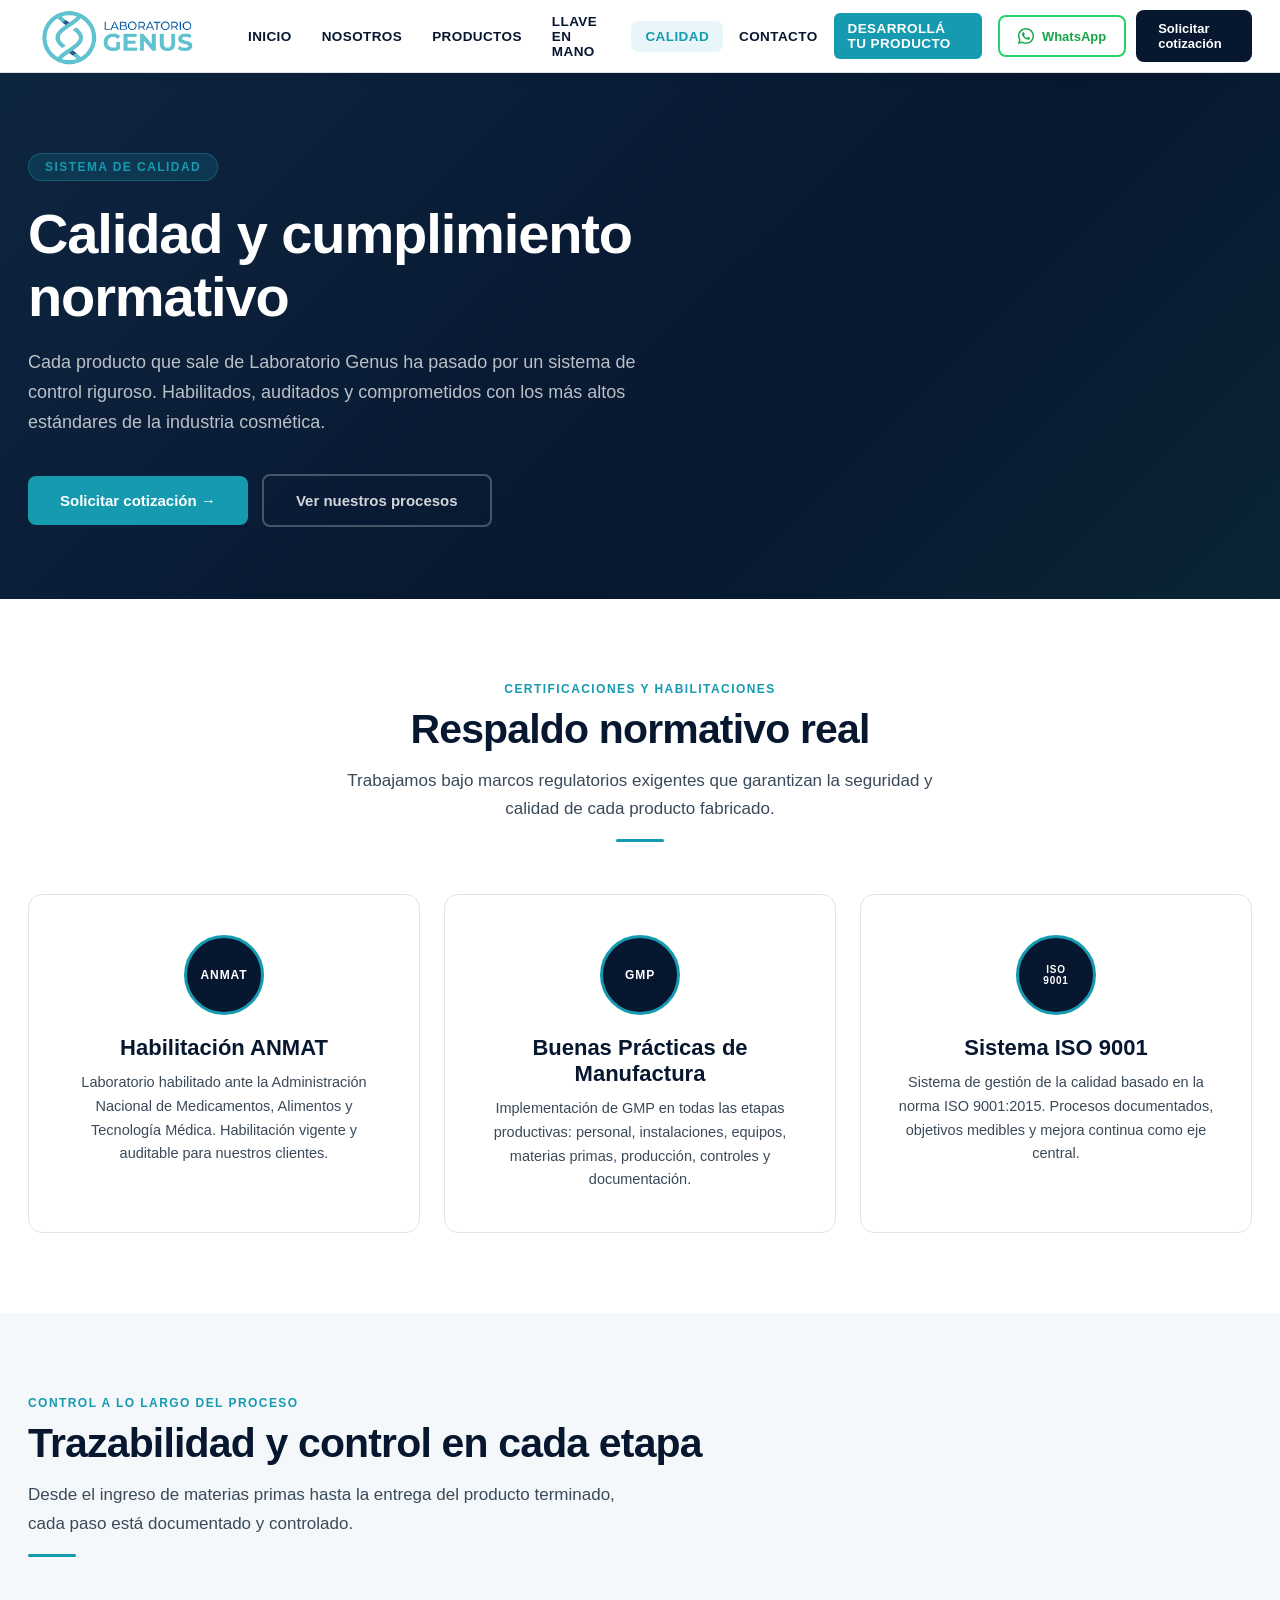
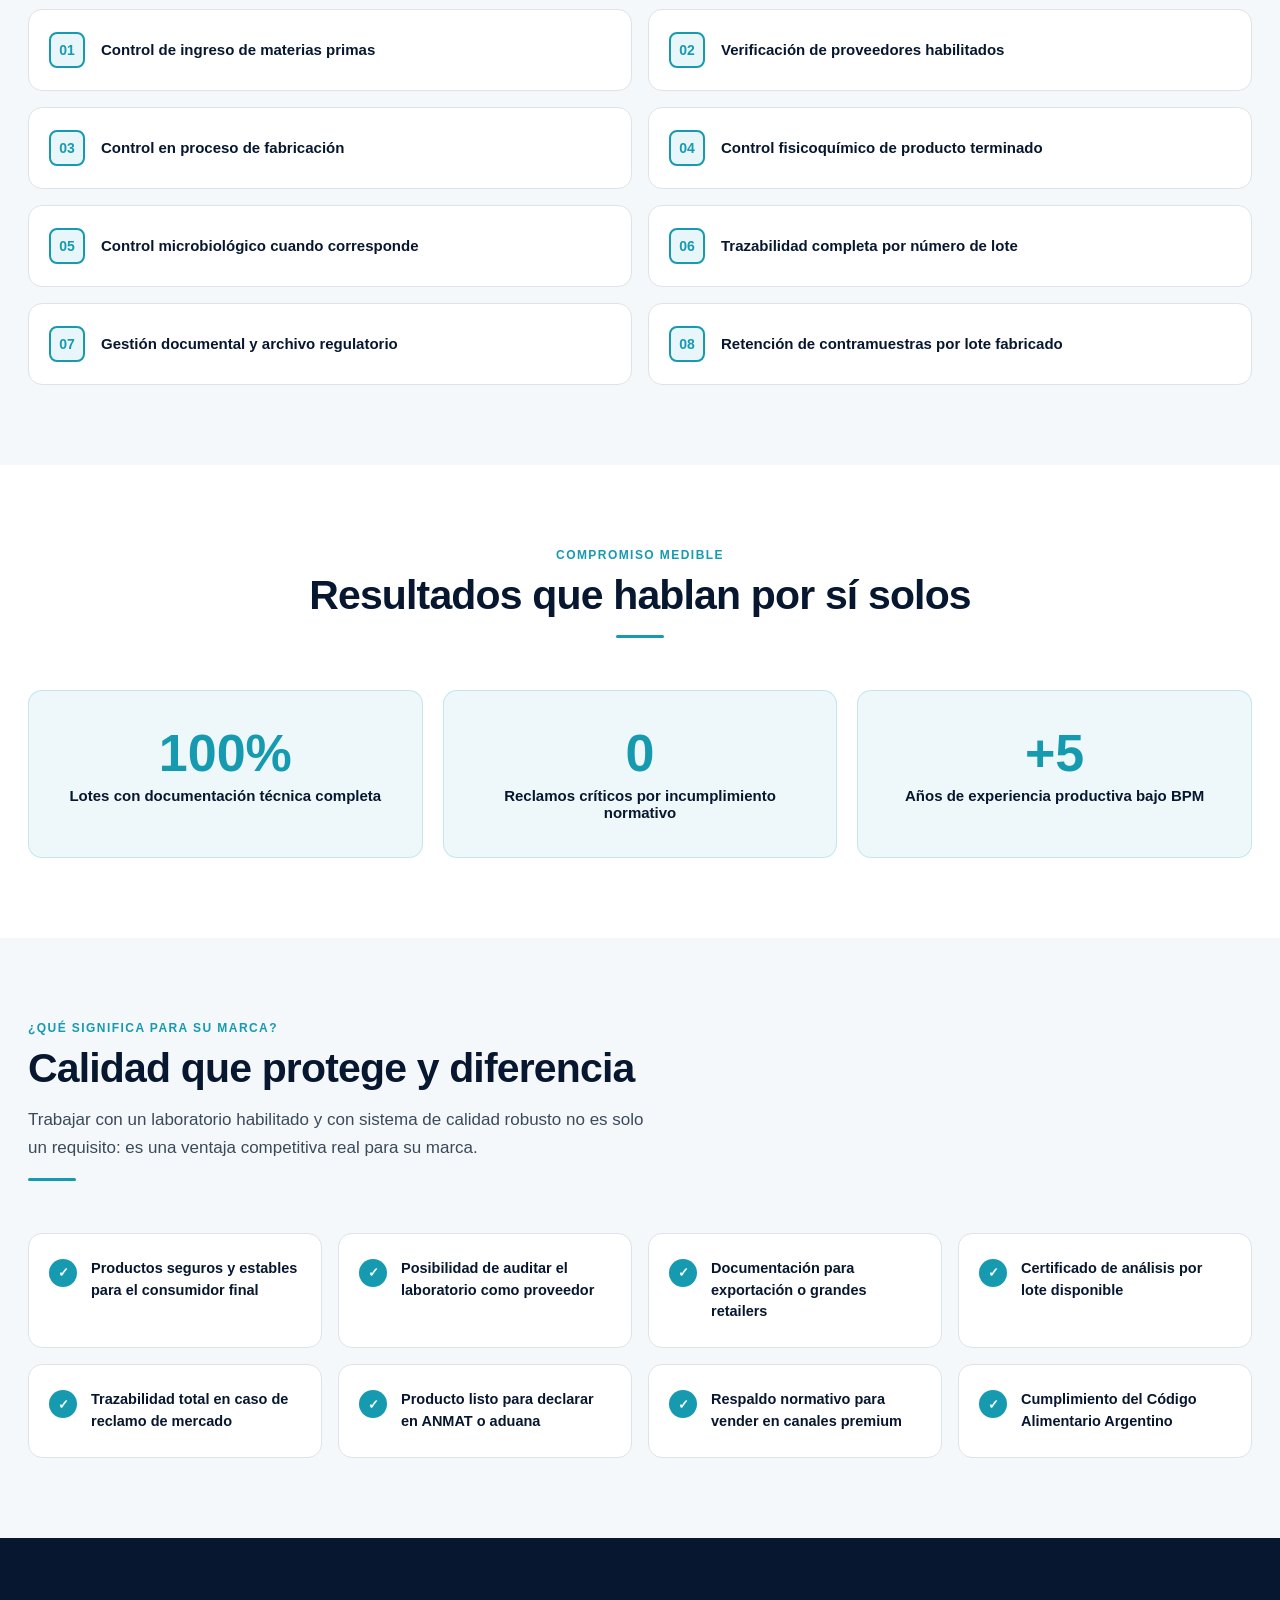
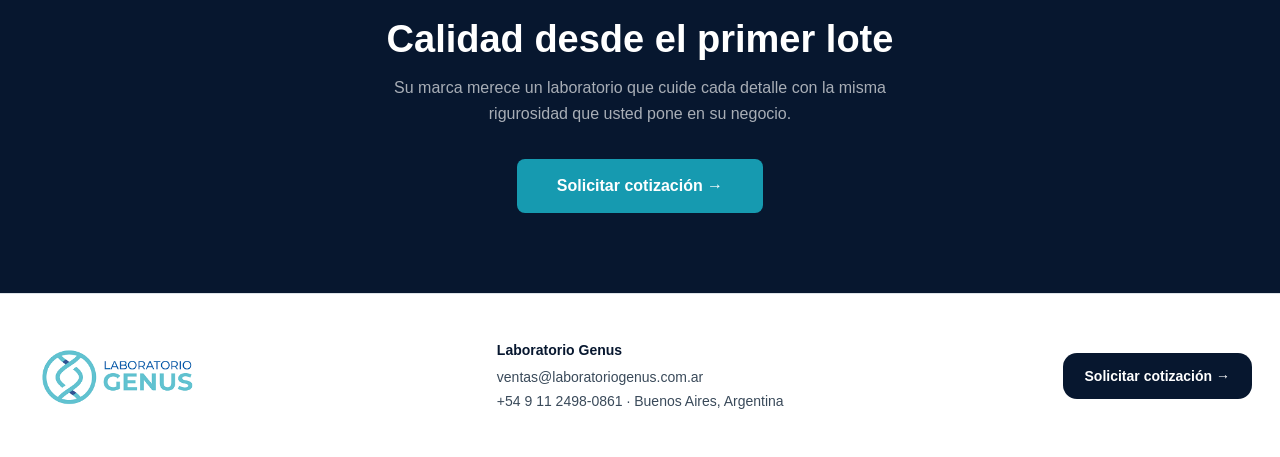
==== calidad.html @ a799deb7 "Add files via upload" ====
<!doctype html>
<html lang="es">
<head>
  <meta charset="utf-8" />
  <meta name="viewport" content="width=device-width, initial-scale=1" />
  <title>Calidad | Laboratorio Genus</title>
  <meta name="description" content="Laboratorio Genus: habilitación ANMAT, Buenas Prácticas de Manufactura (GMP) e ISO 9001. Procesos controlados y trazabilidad total en cada producción." />
  <link rel="stylesheet" href="styles.css" />
  <link rel="stylesheet" href="styles-internal.css" />
</head>
<body>

<!-- NAV -->
<nav class="g-nav">
  <div class="g-nav-inner">
    <a class="g-nav-logo" href="index.html"><img src="assets/logo-genus.png" alt="Laboratorio Genus"></a>
    <ul class="g-nav-links" id="navLinks">
      <li><a href="index.html">Inicio</a></li>
      <li><a href="quienes-somos.html">Nosotros</a></li>
      <li><a href="productos.html">Productos</a></li>
      <li><a href="llave-en-mano.html">Llave en mano</a></li>
      <li><a href="calidad.html" class="active">Calidad</a></li>
      <li><a href="contacto.html">Contacto</a></li>
      <li><a href="desarrolla-tu-producto.html" style="background:var(--aqua);color:#fff;border-radius:6px;padding:8px 14px;font-weight:900;">Desarrollá tu producto</a></li>
    </ul>
    <div class="g-nav-actions">
      <a class="g-btn-wa" href="https://wa.me/5491124980861" target="_blank">
        <svg width="16" height="16" viewBox="0 0 24 24" fill="currentColor"><path d="M17.472 14.382c-.297-.149-1.758-.867-2.03-.967-.273-.099-.471-.148-.67.15-.197.297-.767.966-.94 1.164-.173.199-.347.223-.644.075-.297-.15-1.255-.463-2.39-1.475-.883-.788-1.48-1.761-1.653-2.059-.173-.297-.018-.458.13-.606.134-.133.298-.347.446-.52.149-.174.198-.298.298-.497.099-.198.05-.371-.025-.52-.075-.149-.669-1.612-.916-2.207-.242-.579-.487-.5-.669-.51-.173-.008-.371-.01-.57-.01-.198 0-.52.074-.792.372-.272.297-1.04 1.016-1.04 2.479 0 1.462 1.065 2.875 1.213 3.074.149.198 2.096 3.2 5.077 4.487.709.306 1.262.489 1.694.625.712.227 1.36.195 1.871.118.571-.085 1.758-.719 2.006-1.413.248-.694.248-1.289.173-1.413-.074-.124-.272-.198-.57-.347z"/><path d="M12 0C5.373 0 0 5.373 0 12c0 2.089.539 4.048 1.481 5.751L0 24l6.389-1.474A11.944 11.944 0 0 0 12 24c6.627 0 12-5.373 12-12S18.627 0 12 0zm0 21.818a9.803 9.803 0 0 1-5.003-1.372l-.359-.213-3.721.858.88-3.62-.234-.372A9.795 9.795 0 0 1 2.182 12C2.182 6.578 6.578 2.182 12 2.182S21.818 6.578 21.818 12 17.422 21.818 12 21.818z"/></svg>
        WhatsApp
      </a>
      <a class="g-btn-cta" href="cotizador.html">Solicitar cotización</a>
    </div>
    <button class="g-nav-hamburger" id="hamburger" aria-label="Menú">
      <span></span><span></span><span></span>
    </button>
  </div>
</nav>

<!-- HERO -->
<section class="g-hero">
  <div class="g-hero-grid">
    <span class="g-hero-tag">Sistema de calidad</span>
    <h1>Calidad y cumplimiento normativo</h1>
    <p>Cada producto que sale de Laboratorio Genus ha pasado por un sistema de control riguroso. Habilitados, auditados y comprometidos con los más altos estándares de la industria cosmética.</p>
    <div class="g-hero-actions">
      <a class="g-btn-primary" href="cotizador.html">Solicitar cotización →</a>
      <a class="g-btn-secondary" href="#procesos">Ver nuestros procesos</a>
    </div>
  </div>
</section>

<!-- CERTIFICACIONES -->
<section class="g-section g-section-white">
  <div class="g-wrap">
    <div class="g-section-head centered">
      <span class="g-section-tag">Certificaciones y habilitaciones</span>
      <h2>Respaldo normativo real</h2>
      <p>Trabajamos bajo marcos regulatorios exigentes que garantizan la seguridad y calidad de cada producto fabricado.</p>
      <div class="g-divider"></div>
    </div>
    <div class="g-cert-grid">
      <div class="g-cert-card">
        <div class="g-cert-badge">ANMAT</div>
        <h3>Habilitación ANMAT</h3>
        <p>Laboratorio habilitado ante la Administración Nacional de Medicamentos, Alimentos y Tecnología Médica. Habilitación vigente y auditable para nuestros clientes.</p>
      </div>
      <div class="g-cert-card">
        <div class="g-cert-badge">GMP</div>
        <h3>Buenas Prácticas de Manufactura</h3>
        <p>Implementación de GMP en todas las etapas productivas: personal, instalaciones, equipos, materias primas, producción, controles y documentación.</p>
      </div>
      <div class="g-cert-card">
        <div class="g-cert-badge" style="font-size:10px;">ISO<br>9001</div>
        <h3>Sistema ISO 9001</h3>
        <p>Sistema de gestión de la calidad basado en la norma ISO 9001:2015. Procesos documentados, objetivos medibles y mejora continua como eje central.</p>
      </div>
    </div>
  </div>
</section>

<!-- PROCESOS DE CONTROL -->
<section class="g-section g-section-light" id="procesos">
  <div class="g-wrap">
    <div class="g-section-head">
      <span class="g-section-tag">Control a lo largo del proceso</span>
      <h2>Trazabilidad y control en cada etapa</h2>
      <p>Desde el ingreso de materias primas hasta la entrega del producto terminado, cada paso está documentado y controlado.</p>
      <div class="g-divider"></div>
    </div>
    <div class="g-procesos-grid">
      <div class="g-proceso-item">
        <div class="g-proceso-num">01</div>
        <span>Control de ingreso de materias primas</span>
      </div>
      <div class="g-proceso-item">
        <div class="g-proceso-num">02</div>
        <span>Verificación de proveedores habilitados</span>
      </div>
      <div class="g-proceso-item">
        <div class="g-proceso-num">03</div>
        <span>Control en proceso de fabricación</span>
      </div>
      <div class="g-proceso-item">
        <div class="g-proceso-num">04</div>
        <span>Control fisicoquímico de producto terminado</span>
      </div>
      <div class="g-proceso-item">
        <div class="g-proceso-num">05</div>
        <span>Control microbiológico cuando corresponde</span>
      </div>
      <div class="g-proceso-item">
        <div class="g-proceso-num">06</div>
        <span>Trazabilidad completa por número de lote</span>
      </div>
      <div class="g-proceso-item">
        <div class="g-proceso-num">07</div>
        <span>Gestión documental y archivo regulatorio</span>
      </div>
      <div class="g-proceso-item">
        <div class="g-proceso-num">08</div>
        <span>Retención de contramuestras por lote fabricado</span>
      </div>
    </div>
  </div>
</section>

<!-- INDICADORES -->
<section class="g-section g-section-white">
  <div class="g-wrap">
    <div class="g-section-head centered">
      <span class="g-section-tag">Compromiso medible</span>
      <h2>Resultados que hablan por sí solos</h2>
      <div class="g-divider"></div>
    </div>
    <div class="g-indicadores-grid">
      <div class="g-indicador">
        <span class="g-indicador-num">100%</span>
        <p>Lotes con documentación técnica completa</p>
      </div>
      <div class="g-indicador">
        <span class="g-indicador-num">0</span>
        <p>Reclamos críticos por incumplimiento normativo</p>
      </div>
      <div class="g-indicador">
        <span class="g-indicador-num">+5</span>
        <p>Años de experiencia productiva bajo BPM</p>
      </div>
    </div>
  </div>
</section>

<!-- QUÉ SIGNIFICA PARA EL CLIENTE -->
<section class="g-section g-section-light">
  <div class="g-wrap">
    <div class="g-section-head">
      <span class="g-section-tag">¿Qué significa para su marca?</span>
      <h2>Calidad que protege y diferencia</h2>
      <p>Trabajar con un laboratorio habilitado y con sistema de calidad robusto no es solo un requisito: es una ventaja competitiva real para su marca.</p>
      <div class="g-divider"></div>
    </div>
    <div class="g-porque-grid">
      <div class="g-porque-item">
        <div class="g-porque-check">✓</div>
        <span>Productos seguros y estables para el consumidor final</span>
      </div>
      <div class="g-porque-item">
        <div class="g-porque-check">✓</div>
        <span>Posibilidad de auditar el laboratorio como proveedor</span>
      </div>
      <div class="g-porque-item">
        <div class="g-porque-check">✓</div>
        <span>Documentación para exportación o grandes retailers</span>
      </div>
      <div class="g-porque-item">
        <div class="g-porque-check">✓</div>
        <span>Certificado de análisis por lote disponible</span>
      </div>
      <div class="g-porque-item">
        <div class="g-porque-check">✓</div>
        <span>Trazabilidad total en caso de reclamo de mercado</span>
      </div>
      <div class="g-porque-item">
        <div class="g-porque-check">✓</div>
        <span>Producto listo para declarar en ANMAT o aduana</span>
      </div>
      <div class="g-porque-item">
        <div class="g-porque-check">✓</div>
        <span>Respaldo normativo para vender en canales premium</span>
      </div>
      <div class="g-porque-item">
        <div class="g-porque-check">✓</div>
        <span>Cumplimiento del Código Alimentario Argentino</span>
      </div>
    </div>
  </div>
</section>

<!-- CTA FINAL -->
<section class="g-section g-section-dark" style="text-align:center;">
  <div class="g-wrap">
    <h2 style="color:#fff;font-size:clamp(26px,3vw,38px);margin:0 0 14px;">Calidad desde el primer lote</h2>
    <p style="color:rgba(255,255,255,.65);font-size:16px;max-width:520px;margin:0 auto 32px;line-height:1.65;">Su marca merece un laboratorio que cuide cada detalle con la misma rigurosidad que usted pone en su negocio.</p>
    <a class="g-btn-primary" href="cotizador.html" style="font-size:16px;padding:18px 40px;">Solicitar cotización →</a>
  </div>
</section>

<!-- FOOTER -->
<footer class="g-footer">
  <div class="g-footer-inner">
    <img class="g-footer-logo" src="assets/logo-genus.png" alt="Laboratorio Genus">
    <div class="g-footer-info">
      <strong>Laboratorio Genus</strong>
      ventas@laboratoriogenus.com.ar<br>
      +54 9 11 2498-0861 · Buenos Aires, Argentina
    </div>
    <a class="g-footer-cta" href="cotizador.html">Solicitar cotización →</a>
  </div>
</footer>

<script>
  const ham = document.getElementById('hamburger');
  const nav = document.getElementById('navLinks');
  ham.addEventListener('click', () => nav.classList.toggle('open'));
</script>
</body>
</html>
---- styles.css ----
*{box-sizing:border-box}body{margin:0;font-family:Arial,Helvetica,sans-serif;background:#fff;color:#07172f}a{text-decoration:none;color:inherit}.exact-home{width:100%;background:#fff}.home-shot-wrap{position:relative;width:100%;max-width:1536px;margin:0 auto}.home-shot{display:block;width:100%;height:auto}.hotspot{position:absolute;display:block;z-index:5}.logo{left:3.3%;top:1.5%;width:15%;height:8%}.nav-inicio{left:23%;top:4.5%;width:4%;height:4%}.nav-nosotros{left:27%;top:4.5%;width:5%;height:4%}.nav-servicios{left:33%;top:4.5%;width:5%;height:4%}.nav-productos{left:39%;top:4.5%;width:5%;height:4%}.nav-llave{left:46%;top:4.5%;width:8%;height:4%}.nav-calidad{left:55%;top:4.5%;width:5%;height:4%}.nav-contacto{left:60%;top:4.5%;width:5%;height:4%}.whatsapp-top{left:67.5%;top:2.4%;width:14%;height:6.5%}.btn-cotizar-top{left:82.6%;top:2.2%;width:14.5%;height:6.5%}.btn-cotizar-hero{left:3.7%;top:50.2%;width:15.5%;height:5.8%}.whatsapp-hero{left:21.6%;top:50.2%;width:16.9%;height:5.8%}.container{width:min(1430px,calc(100% - 56px));margin:0 auto}.product-lines{padding:34px 0 28px;background:#fff}.product-lines-grid{display:grid;grid-template-columns:220px repeat(6,1fr);gap:10px;align-items:stretch}.product-lines-title{padding:14px 12px 0 0}.product-lines-title span{display:block;text-transform:uppercase;color:#169ab0;font-weight:900;font-size:14px;letter-spacing:.08em}.product-lines-title h2{text-transform:uppercase;font-size:25px;line-height:1.1;margin:8px 0 18px}.product-lines-title a{display:inline-flex;border:1px solid #ced7db;border-radius:10px;padding:13px 16px;font-weight:900;font-size:14px}.product-card{border:1px solid #ddd;background:#fff;border-radius:7px;overflow:hidden;transition:.2s ease}.product-card:hover{transform:translateY(-2px);box-shadow:0 14px 28px rgba(0,0,0,.1)}.product-card img{width:100%;height:140px;object-fit:cover;background:#f1f1f1}.product-card strong{display:block;text-align:center;padding:14px 8px;font-size:14px;text-transform:uppercase}.footer{border-top:1px solid #e8e8e8;padding:28px 0;background:#fff}.footer-grid{display:flex;align-items:center;justify-content:space-between;gap:24px}.footer img{width:190px}.footer a{background:#05070a;color:#fff;border-radius:12px;padding:15px 22px;font-weight:900}@media(max-width:1000px){.product-lines-grid{grid-template-columns:repeat(3,1fr)}.product-lines-title{grid-column:1/-1}.footer-grid{flex-direction:column;align-items:flex-start}}@media(max-width:640px){.product-lines-grid{grid-template-columns:1fr}.container{width:calc(100% - 32px)}}
---- styles-internal.css ----
/* =============================================
   GENUS INTERNAL PAGES — SHARED DESIGN SYSTEM
   Extiende styles.css. Siempre cargar styles.css primero.
   ============================================= */

/* ---------- VARIABLES ---------- */
:root {
  --aqua:       #169ab0;
  --aqua-dark:  #0e7a8d;
  --aqua-light: #e8f6f9;
  --dark:       #07172f;
  --mid:        #3a4a5a;
  --light:      #f5f8fa;
  --border:     #dde3e8;
  --white:      #ffffff;
  --gold:       #b8955a;
  --radius-sm:  8px;
  --radius-md:  14px;
  --radius-lg:  22px;
  --shadow-sm:  0 2px 8px rgba(7,23,47,.07);
  --shadow-md:  0 8px 28px rgba(7,23,47,.10);
  --shadow-lg:  0 20px 60px rgba(7,23,47,.13);
  --font-main:  'Helvetica Neue', Arial, Helvetica, sans-serif;
}

*, *::before, *::after { box-sizing: border-box; }

body {
  font-family: var(--font-main);
  color: var(--dark);
  background: var(--white);
  margin: 0;
}

/* ---------- SHARED NAV ---------- */
.g-nav {
  position: sticky;
  top: 0;
  z-index: 100;
  background: var(--white);
  border-bottom: 1px solid var(--border);
  box-shadow: var(--shadow-sm);
}
.g-nav-inner {
  width: min(1430px, calc(100% - 56px));
  margin: 0 auto;
  display: flex;
  align-items: center;
  justify-content: space-between;
  gap: 16px;
  height: 72px;
}
.g-nav-logo {
  display: flex;
  align-items: center;
}
.g-nav-logo img {
  width: 190px;
  height: auto;
  display: block;
}
.g-nav-links {
  display: flex;
  align-items: center;
  gap: 2px;
  list-style: none;
  margin: 0;
  padding: 0;
}
.g-nav-links a {
  display: block;
  padding: 8px 14px;
  font-size: 13.5px;
  font-weight: 700;
  color: var(--dark);
  text-decoration: none;
  border-radius: var(--radius-sm);
  transition: background .18s, color .18s;
  text-transform: uppercase;
  letter-spacing: .03em;
}
.g-nav-links a:hover,
.g-nav-links a.active {
  background: var(--aqua-light);
  color: var(--aqua);
}
.g-nav-actions {
  display: flex;
  align-items: center;
  gap: 10px;
}
.g-btn-wa {
  display: flex;
  align-items: center;
  gap: 8px;
  padding: 11px 18px;
  border-radius: var(--radius-sm);
  border: 2px solid #25d366;
  color: #18a34a;
  font-weight: 900;
  font-size: 13px;
  text-decoration: none;
  transition: background .18s, color .18s;
}
.g-btn-wa:hover { background: #25d366; color: #fff; }
.g-btn-cta {
  display: flex;
  align-items: center;
  gap: 8px;
  padding: 11px 22px;
  border-radius: var(--radius-sm);
  background: var(--dark);
  color: var(--white);
  font-weight: 900;
  font-size: 13px;
  text-decoration: none;
  transition: background .18s;
}
.g-btn-cta:hover { background: var(--aqua); }

/* Hamburger mobile */
.g-nav-hamburger {
  display: none;
  flex-direction: column;
  gap: 5px;
  cursor: pointer;
  padding: 6px;
  background: none;
  border: none;
}
.g-nav-hamburger span {
  display: block;
  width: 26px;
  height: 2px;
  background: var(--dark);
  border-radius: 2px;
  transition: .3s;
}

/* ---------- PAGE HERO ---------- */
.g-hero {
  background: var(--dark);
  color: var(--white);
  padding: 80px 0 72px;
  position: relative;
  overflow: hidden;
}
.g-hero::before {
  content: '';
  position: absolute;
  inset: 0;
  background: linear-gradient(135deg, #0e2540 0%, #07172f 60%, #0a2535 100%);
}
.g-hero-grid {
  position: relative;
  z-index: 2;
  width: min(1430px, calc(100% - 56px));
  margin: 0 auto;
}
.g-hero-tag {
  display: inline-block;
  background: rgba(22,154,176,.18);
  border: 1px solid rgba(22,154,176,.4);
  color: var(--aqua);
  font-size: 12px;
  font-weight: 900;
  letter-spacing: .12em;
  text-transform: uppercase;
  padding: 6px 16px;
  border-radius: 100px;
  margin-bottom: 22px;
}
.g-hero h1 {
  font-size: clamp(32px, 4.5vw, 56px);
  font-weight: 900;
  line-height: 1.12;
  margin: 0 0 20px;
  max-width: 820px;
  letter-spacing: -.02em;
}
.g-hero p {
  font-size: 18px;
  line-height: 1.65;
  color: rgba(255,255,255,.72);
  max-width: 620px;
  margin: 0 0 36px;
}
.g-hero-actions {
  display: flex;
  align-items: center;
  gap: 14px;
  flex-wrap: wrap;
}
.g-btn-primary {
  display: inline-flex;
  align-items: center;
  gap: 10px;
  padding: 16px 32px;
  background: var(--aqua);
  color: var(--white);
  font-weight: 900;
  font-size: 15px;
  border-radius: var(--radius-sm);
  text-decoration: none;
  transition: background .2s, transform .2s;
  border: none;
  cursor: pointer;
}
.g-btn-primary:hover { background: var(--aqua-dark); transform: translateY(-1px); }
.g-btn-secondary {
  display: inline-flex;
  align-items: center;
  gap: 10px;
  padding: 16px 32px;
  background: transparent;
  color: rgba(255,255,255,.82);
  font-weight: 700;
  font-size: 15px;
  border-radius: var(--radius-sm);
  text-decoration: none;
  border: 2px solid rgba(255,255,255,.25);
  transition: border-color .2s, color .2s;
}
.g-btn-secondary:hover { border-color: var(--white); color: var(--white); }

/* ---------- SECTION WRAPPER ---------- */
.g-section {
  padding: 80px 0;
}
.g-section-light { background: var(--light); }
.g-section-white { background: var(--white); }
.g-section-dark  { background: var(--dark); color: var(--white); }

.g-wrap {
  width: min(1430px, calc(100% - 56px));
  margin: 0 auto;
}

/* ---------- SECTION HEADER ---------- */
.g-section-head {
  margin-bottom: 52px;
}
.g-section-tag {
  display: inline-block;
  color: var(--aqua);
  font-size: 12px;
  font-weight: 900;
  letter-spacing: .12em;
  text-transform: uppercase;
  margin-bottom: 10px;
}
.g-section-head h2 {
  font-size: clamp(26px, 3.2vw, 42px);
  font-weight: 900;
  line-height: 1.15;
  margin: 0 0 14px;
  letter-spacing: -.02em;
}
.g-section-head p {
  font-size: 17px;
  line-height: 1.65;
  color: var(--mid);
  max-width: 620px;
  margin: 0;
}
.g-section-dark .g-section-head p { color: rgba(255,255,255,.65); }
.g-section-head.centered { text-align: center; }
.g-section-head.centered p { margin: 0 auto; }

/* ---------- DIVIDER ---------- */
.g-divider {
  width: 48px;
  height: 3px;
  background: var(--aqua);
  border-radius: 3px;
  margin: 16px 0 0;
}
.g-section-head.centered .g-divider { margin: 16px auto 0; }

/* ---------- FOOTER (replica home) ---------- */
.g-footer {
  border-top: 1px solid var(--border);
  padding: 32px 0;
  background: var(--white);
}
.g-footer-inner {
  width: min(1430px, calc(100% - 56px));
  margin: 0 auto;
  display: flex;
  align-items: center;
  justify-content: space-between;
  gap: 24px;
  flex-wrap: wrap;
}
.g-footer-logo { width: 190px; height: auto; }
.g-footer-info { font-size: 14px; line-height: 1.75; color: var(--mid); }
.g-footer-info strong { display: block; color: var(--dark); font-weight: 900; margin-bottom: 2px; }
.g-footer-cta {
  background: var(--dark);
  color: var(--white);
  border-radius: var(--radius-md);
  padding: 15px 22px;
  font-weight: 900;
  font-size: 14px;
  text-decoration: none;
  transition: background .18s;
}
.g-footer-cta:hover { background: var(--aqua); }

/* =============================================
   PÁGINA: QUIÉNES SOMOS
   ============================================= */

/* Timeline */
.g-timeline {
  position: relative;
  padding-left: 0;
}
.g-timeline-line {
  display: flex;
  gap: 0;
  overflow-x: auto;
  padding-bottom: 8px;
}
.g-tl-item {
  flex: 1;
  min-width: 180px;
  display: flex;
  flex-direction: column;
  align-items: center;
  text-align: center;
  position: relative;
}
.g-tl-item::after {
  content: '';
  position: absolute;
  top: 20px;
  left: 50%;
  right: -50%;
  height: 2px;
  background: var(--border);
  z-index: 0;
}
.g-tl-item:last-child::after { display: none; }
.g-tl-dot {
  width: 40px;
  height: 40px;
  border-radius: 50%;
  background: var(--white);
  border: 3px solid var(--aqua);
  display: flex;
  align-items: center;
  justify-content: center;
  font-size: 11px;
  font-weight: 900;
  color: var(--aqua);
  position: relative;
  z-index: 1;
  margin-bottom: 14px;
  flex-shrink: 0;
}
.g-tl-item.active .g-tl-dot {
  background: var(--aqua);
  color: var(--white);
}
.g-tl-year {
  font-size: 22px;
  font-weight: 900;
  color: var(--aqua);
  margin-bottom: 6px;
  display: block;
}
.g-tl-text {
  font-size: 13.5px;
  line-height: 1.55;
  color: var(--mid);
  padding: 0 10px;
}

/* Misión / Visión cards */
.g-mv-grid {
  display: grid;
  grid-template-columns: 1fr 1fr;
  gap: 20px;
}
.g-mv-card {
  background: var(--white);
  border: 1px solid var(--border);
  border-radius: var(--radius-md);
  padding: 36px 32px;
  position: relative;
  overflow: hidden;
}
.g-mv-card::before {
  content: '';
  position: absolute;
  top: 0; left: 0;
  width: 4px; height: 100%;
  background: var(--aqua);
  border-radius: 4px 0 0 4px;
}
.g-mv-card-label {
  display: inline-block;
  font-size: 11px;
  font-weight: 900;
  letter-spacing: .12em;
  text-transform: uppercase;
  color: var(--aqua);
  margin-bottom: 14px;
}
.g-mv-card h3 {
  font-size: 20px;
  font-weight: 900;
  margin: 0 0 12px;
}
.g-mv-card p {
  font-size: 15.5px;
  line-height: 1.7;
  color: var(--mid);
  margin: 0;
}

/* Valores cards */
.g-valores-grid {
  display: grid;
  grid-template-columns: repeat(3, 1fr);
  gap: 18px;
}
.g-valor-card {
  background: var(--white);
  border: 1px solid var(--border);
  border-radius: var(--radius-md);
  padding: 28px 24px;
  text-align: center;
  transition: box-shadow .2s, transform .2s;
}
.g-valor-card:hover {
  box-shadow: var(--shadow-md);
  transform: translateY(-3px);
}
.g-valor-icon {
  width: 52px;
  height: 52px;
  border-radius: 50%;
  background: var(--aqua-light);
  display: flex;
  align-items: center;
  justify-content: center;
  margin: 0 auto 14px;
  font-size: 22px;
}
.g-valor-card h4 {
  font-size: 15px;
  font-weight: 900;
  margin: 0 0 8px;
  text-transform: uppercase;
  letter-spacing: .04em;
}
.g-valor-card p {
  font-size: 14px;
  line-height: 1.6;
  color: var(--mid);
  margin: 0;
}

/* Por qué elegirnos grid */
.g-porque-grid {
  display: grid;
  grid-template-columns: repeat(4, 1fr);
  gap: 16px;
}
.g-porque-item {
  background: var(--white);
  border: 1px solid var(--border);
  border-radius: var(--radius-md);
  padding: 24px 20px;
  display: flex;
  align-items: flex-start;
  gap: 14px;
  transition: box-shadow .2s;
}
.g-porque-item:hover { box-shadow: var(--shadow-sm); }
.g-porque-check {
  width: 28px;
  height: 28px;
  border-radius: 50%;
  background: var(--aqua);
  color: var(--white);
  display: flex;
  align-items: center;
  justify-content: center;
  font-size: 13px;
  font-weight: 900;
  flex-shrink: 0;
  margin-top: 1px;
}
.g-porque-item span {
  font-size: 14.5px;
  font-weight: 700;
  line-height: 1.5;
  color: var(--dark);
}

/* Video block */
.g-video-block {
  background: var(--dark);
  border-radius: var(--radius-lg);
  overflow: hidden;
  aspect-ratio: 16/7;
  display: flex;
  align-items: center;
  justify-content: center;
  position: relative;
}
.g-video-block::before {
  content: '';
  position: absolute;
  inset: 0;
  background: linear-gradient(135deg, rgba(22,154,176,.15) 0%, transparent 60%);
}
.g-video-placeholder {
  display: flex;
  flex-direction: column;
  align-items: center;
  gap: 16px;
  position: relative;
  z-index: 1;
  color: var(--white);
  text-align: center;
}
.g-video-play {
  width: 72px;
  height: 72px;
  border-radius: 50%;
  border: 3px solid rgba(255,255,255,.4);
  display: flex;
  align-items: center;
  justify-content: center;
  font-size: 26px;
  cursor: pointer;
  transition: border-color .2s, background .2s;
}
.g-video-play:hover { border-color: var(--aqua); background: rgba(22,154,176,.2); }
.g-video-placeholder p {
  font-size: 15px;
  color: rgba(255,255,255,.55);
  margin: 0;
}

/* =============================================
   PÁGINA: PRODUCTOS
   ============================================= */

.g-products-grid {
  display: grid;
  grid-template-columns: repeat(3, 1fr);
  gap: 24px;
}
.g-product-card {
  background: var(--white);
  border: 1px solid var(--border);
  border-radius: var(--radius-md);
  overflow: hidden;
  transition: box-shadow .25s, transform .25s;
}
.g-product-card:hover {
  box-shadow: var(--shadow-lg);
  transform: translateY(-4px);
}
.g-product-img {
  width: 100%;
  height: 220px;
  object-fit: cover;
  display: block;
  background: var(--light);
}
.g-product-body {
  padding: 26px 24px;
}
.g-product-cat {
  font-size: 11px;
  font-weight: 900;
  letter-spacing: .12em;
  text-transform: uppercase;
  color: var(--aqua);
  margin-bottom: 8px;
  display: block;
}
.g-product-body h3 {
  font-size: 20px;
  font-weight: 900;
  margin: 0 0 12px;
}
.g-product-body p {
  font-size: 14.5px;
  line-height: 1.65;
  color: var(--mid);
  margin: 0 0 18px;
}
.g-product-details {
  display: grid;
  grid-template-columns: 1fr 1fr;
  gap: 14px;
  border-top: 1px solid var(--border);
  padding-top: 18px;
}
.g-product-detail-group label {
  display: block;
  font-size: 11px;
  font-weight: 900;
  letter-spacing: .08em;
  text-transform: uppercase;
  color: var(--aqua);
  margin-bottom: 6px;
}
.g-product-detail-group ul {
  list-style: none;
  margin: 0;
  padding: 0;
}
.g-product-detail-group ul li {
  font-size: 13px;
  color: var(--mid);
  line-height: 1.7;
  padding-left: 12px;
  position: relative;
}
.g-product-detail-group ul li::before {
  content: '·';
  position: absolute;
  left: 0;
  color: var(--aqua);
  font-weight: 900;
}

/* Banco de desarrollos */
.g-banco-grid {
  display: grid;
  grid-template-columns: repeat(4, 1fr);
  gap: 14px;
}
.g-banco-item {
  background: var(--white);
  border: 1px solid var(--border);
  border-radius: var(--radius-md);
  padding: 20px 18px;
  display: flex;
  align-items: center;
  gap: 12px;
  transition: box-shadow .2s, border-color .2s;
}
.g-banco-item:hover {
  box-shadow: var(--shadow-sm);
  border-color: var(--aqua);
}
.g-banco-icon {
  width: 40px;
  height: 40px;
  border-radius: var(--radius-sm);
  background: var(--aqua-light);
  display: flex;
  align-items: center;
  justify-content: center;
  font-size: 18px;
  flex-shrink: 0;
}
.g-banco-item span {
  font-size: 14px;
  font-weight: 700;
  color: var(--dark);
}

/* =============================================
   PÁGINA: LLAVE EN MANO
   ============================================= */

.g-badge-highlight {
  display: inline-flex;
  align-items: center;
  gap: 10px;
  background: rgba(22,154,176,.12);
  border: 2px solid var(--aqua);
  border-radius: 100px;
  padding: 12px 24px;
  color: var(--aqua);
  font-size: 14px;
  font-weight: 900;
  letter-spacing: .04em;
  text-transform: uppercase;
  margin-bottom: 48px;
}

/* Process timeline vertical */
.g-process-timeline {
  position: relative;
  padding-left: 0;
}
.g-process-grid {
  display: grid;
  grid-template-columns: repeat(3, 1fr);
  gap: 24px;
}
.g-process-step {
  background: var(--white);
  border: 1px solid var(--border);
  border-radius: var(--radius-md);
  padding: 28px 24px;
  position: relative;
  transition: box-shadow .2s, border-color .2s;
}
.g-process-step:hover {
  box-shadow: var(--shadow-md);
  border-color: var(--aqua);
}
.g-process-num {
  width: 44px;
  height: 44px;
  border-radius: 50%;
  background: var(--aqua);
  color: var(--white);
  font-size: 18px;
  font-weight: 900;
  display: flex;
  align-items: center;
  justify-content: center;
  margin-bottom: 16px;
}
.g-process-step h4 {
  font-size: 17px;
  font-weight: 900;
  margin: 0 0 10px;
}
.g-process-step p {
  font-size: 14px;
  line-height: 1.65;
  color: var(--mid);
  margin: 0;
}

/* Envases section */
.g-envases-grid {
  display: grid;
  grid-template-columns: repeat(3, 1fr);
  gap: 20px;
}
.g-envase-item {
  background: var(--light);
  border: 1px solid var(--border);
  border-radius: var(--radius-md);
  padding: 32px 24px;
  text-align: center;
  transition: box-shadow .2s, background .2s;
}
.g-envase-item:hover {
  background: var(--white);
  box-shadow: var(--shadow-md);
}
.g-envase-icon { font-size: 40px; margin-bottom: 14px; }
.g-envase-item h4 {
  font-size: 16px;
  font-weight: 900;
  margin: 0 0 6px;
}
.g-envase-item p {
  font-size: 13.5px;
  color: var(--mid);
  margin: 0;
  line-height: 1.6;
}

/* =============================================
   PÁGINA: CALIDAD
   ============================================= */

.g-cert-grid {
  display: grid;
  grid-template-columns: repeat(3, 1fr);
  gap: 24px;
}
.g-cert-card {
  background: var(--white);
  border: 1px solid var(--border);
  border-radius: var(--radius-md);
  padding: 40px 32px;
  text-align: center;
  transition: box-shadow .25s, transform .25s;
}
.g-cert-card:hover {
  box-shadow: var(--shadow-md);
  transform: translateY(-3px);
}
.g-cert-badge {
  width: 80px;
  height: 80px;
  border-radius: 50%;
  background: var(--dark);
  color: var(--white);
  display: flex;
  align-items: center;
  justify-content: center;
  font-size: 12px;
  font-weight: 900;
  letter-spacing: .08em;
  text-transform: uppercase;
  margin: 0 auto 20px;
  border: 3px solid var(--aqua);
}
.g-cert-card h3 {
  font-size: 22px;
  font-weight: 900;
  margin: 0 0 10px;
}
.g-cert-card p {
  font-size: 14.5px;
  line-height: 1.65;
  color: var(--mid);
  margin: 0;
}

/* Procesos calidad */
.g-procesos-grid {
  display: grid;
  grid-template-columns: repeat(2, 1fr);
  gap: 16px;
}
.g-proceso-item {
  background: var(--white);
  border: 1px solid var(--border);
  border-radius: var(--radius-md);
  padding: 22px 20px;
  display: flex;
  align-items: center;
  gap: 16px;
  transition: box-shadow .2s;
}
.g-proceso-item:hover { box-shadow: var(--shadow-sm); }
.g-proceso-num {
  width: 36px;
  height: 36px;
  border-radius: var(--radius-sm);
  background: var(--aqua-light);
  border: 2px solid var(--aqua);
  color: var(--aqua);
  font-size: 14px;
  font-weight: 900;
  display: flex;
  align-items: center;
  justify-content: center;
  flex-shrink: 0;
}
.g-proceso-item span {
  font-size: 15px;
  font-weight: 700;
  color: var(--dark);
}

/* Indicadores */
.g-indicadores-grid {
  display: grid;
  grid-template-columns: repeat(3, 1fr);
  gap: 20px;
}
.g-indicador {
  background: rgba(22,154,176,.07);
  border: 1px solid rgba(22,154,176,.2);
  border-radius: var(--radius-md);
  padding: 36px 28px;
  text-align: center;
}
.g-indicador-num {
  font-size: 52px;
  font-weight: 900;
  color: var(--aqua);
  line-height: 1;
  margin-bottom: 8px;
  display: block;
}
.g-indicador p {
  font-size: 15px;
  font-weight: 700;
  color: var(--dark);
  margin: 0;
}

/* =============================================
   PÁGINA: CONTACTO
   ============================================= */

.g-contact-grid {
  display: grid;
  grid-template-columns: 1fr 420px;
  gap: 48px;
  align-items: start;
}
.g-form {
  display: flex;
  flex-direction: column;
  gap: 18px;
}
.g-field-group {
  display: grid;
  grid-template-columns: 1fr 1fr;
  gap: 16px;
}
.g-field label {
  display: block;
  font-size: 12px;
  font-weight: 900;
  letter-spacing: .08em;
  text-transform: uppercase;
  color: var(--mid);
  margin-bottom: 7px;
}
.g-field input,
.g-field textarea,
.g-field select {
  width: 100%;
  padding: 13px 16px;
  border: 2px solid var(--border);
  border-radius: var(--radius-sm);
  font-size: 15px;
  font-family: var(--font-main);
  color: var(--dark);
  background: var(--white);
  outline: none;
  transition: border-color .18s, box-shadow .18s;
}
.g-field input:focus,
.g-field textarea:focus,
.g-field select:focus {
  border-color: var(--aqua);
  box-shadow: 0 0 0 3px rgba(22,154,176,.12);
}
.g-field textarea { resize: vertical; min-height: 130px; }
.g-form-submit {
  display: flex;
  align-items: center;
  gap: 14px;
  flex-wrap: wrap;
}
.g-btn-submit {
  padding: 16px 36px;
  background: var(--aqua);
  color: var(--white);
  border: none;
  border-radius: var(--radius-sm);
  font-size: 15px;
  font-weight: 900;
  cursor: pointer;
  transition: background .2s, transform .2s;
  font-family: var(--font-main);
}
.g-btn-submit:hover { background: var(--aqua-dark); transform: translateY(-1px); }

/* Contact info card */
.g-contact-info {
  display: flex;
  flex-direction: column;
  gap: 20px;
}
.g-contact-item {
  background: var(--light);
  border: 1px solid var(--border);
  border-radius: var(--radius-md);
  padding: 22px 20px;
  display: flex;
  align-items: flex-start;
  gap: 16px;
}
.g-contact-icon {
  width: 42px;
  height: 42px;
  border-radius: var(--radius-sm);
  background: var(--aqua);
  color: var(--white);
  display: flex;
  align-items: center;
  justify-content: center;
  font-size: 18px;
  flex-shrink: 0;
}
.g-contact-item-body label {
  display: block;
  font-size: 11px;
  font-weight: 900;
  letter-spacing: .1em;
  text-transform: uppercase;
  color: var(--mid);
  margin-bottom: 4px;
}
.g-contact-item-body a,
.g-contact-item-body span {
  font-size: 15px;
  font-weight: 700;
  color: var(--dark);
  text-decoration: none;
  display: block;
}
.g-contact-item-body a:hover { color: var(--aqua); }
.g-map-placeholder {
  background: var(--light);
  border: 1px solid var(--border);
  border-radius: var(--radius-md);
  overflow: hidden;
  height: 200px;
  display: flex;
  align-items: center;
  justify-content: center;
  position: relative;
}
.g-map-placeholder iframe {
  width: 100%;
  height: 100%;
  border: none;
  display: block;
}

/* =============================================
   PÁGINA: COTIZADOR
   ============================================= */

.g-wizard-wrap {
  max-width: 820px;
  margin: 0 auto;
}
.g-wizard-progress {
  display: flex;
  gap: 0;
  margin-bottom: 52px;
  background: var(--light);
  border: 1px solid var(--border);
  border-radius: 100px;
  padding: 4px;
}
.g-wizard-step-dot {
  flex: 1;
  text-align: center;
  padding: 10px 6px;
  font-size: 12px;
  font-weight: 700;
  color: var(--mid);
  border-radius: 100px;
  transition: background .2s, color .2s;
  cursor: pointer;
}
.g-wizard-step-dot.active {
  background: var(--aqua);
  color: var(--white);
}
.g-wizard-step-dot.done {
  background: rgba(22,154,176,.15);
  color: var(--aqua);
}

.g-wizard-panel {
  display: none;
  animation: fadeIn .3s ease;
}
.g-wizard-panel.active { display: block; }

@keyframes fadeIn {
  from { opacity: 0; transform: translateY(8px); }
  to   { opacity: 1; transform: translateY(0); }
}

.g-step-header {
  margin-bottom: 30px;
}
.g-step-num {
  display: inline-block;
  background: var(--aqua);
  color: var(--white);
  font-size: 11px;
  font-weight: 900;
  letter-spacing: .1em;
  text-transform: uppercase;
  padding: 4px 12px;
  border-radius: 100px;
  margin-bottom: 10px;
}
.g-step-header h3 {
  font-size: 24px;
  font-weight: 900;
  margin: 0 0 6px;
}
.g-step-header p {
  font-size: 15px;
  color: var(--mid);
  margin: 0;
}

/* Radio / checkbox options */
.g-options-grid {
  display: grid;
  grid-template-columns: repeat(3, 1fr);
  gap: 12px;
  margin-bottom: 28px;
}
.g-option-label {
  display: flex;
  align-items: center;
  gap: 10px;
  border: 2px solid var(--border);
  border-radius: var(--radius-sm);
  padding: 14px 16px;
  cursor: pointer;
  transition: border-color .18s, background .18s;
  font-size: 14px;
  font-weight: 600;
  color: var(--dark);
}
.g-option-label input { display: none; }
.g-option-label:hover { border-color: var(--aqua); background: var(--aqua-light); }
.g-option-label.selected {
  border-color: var(--aqua);
  background: var(--aqua-light);
  color: var(--aqua);
}
.g-option-check {
  width: 20px;
  height: 20px;
  border-radius: 50%;
  border: 2px solid var(--border);
  display: flex;
  align-items: center;
  justify-content: center;
  flex-shrink: 0;
  transition: border-color .18s, background .18s;
}
.g-option-label.selected .g-option-check {
  background: var(--aqua);
  border-color: var(--aqua);
}
.g-option-label.selected .g-option-check::after {
  content: '✓';
  color: var(--white);
  font-size: 11px;
  font-weight: 900;
}

/* Yes/No options */
.g-yn-grid {
  display: grid;
  grid-template-columns: 1fr 1fr;
  gap: 16px;
  margin-bottom: 28px;
}
.g-yn-label {
  display: flex;
  align-items: center;
  justify-content: center;
  gap: 10px;
  border: 2px solid var(--border);
  border-radius: var(--radius-md);
  padding: 22px;
  cursor: pointer;
  font-size: 16px;
  font-weight: 700;
  transition: border-color .18s, background .18s;
}
.g-yn-label input { display: none; }
.g-yn-label:hover { border-color: var(--aqua); background: var(--aqua-light); }
.g-yn-label.selected { border-color: var(--aqua); background: var(--aqua-light); color: var(--aqua); }

/* Wizard nav buttons */
.g-wizard-nav {
  display: flex;
  align-items: center;
  justify-content: space-between;
  margin-top: 36px;
  padding-top: 28px;
  border-top: 1px solid var(--border);
}
.g-btn-back {
  display: inline-flex;
  align-items: center;
  gap: 8px;
  padding: 14px 24px;
  background: transparent;
  border: 2px solid var(--border);
  border-radius: var(--radius-sm);
  font-size: 14px;
  font-weight: 700;
  color: var(--mid);
  cursor: pointer;
  font-family: var(--font-main);
  transition: border-color .18s, color .18s;
}
.g-btn-back:hover { border-color: var(--dark); color: var(--dark); }
.g-btn-next {
  display: inline-flex;
  align-items: center;
  gap: 8px;
  padding: 14px 28px;
  background: var(--aqua);
  color: var(--white);
  border: none;
  border-radius: var(--radius-sm);
  font-size: 15px;
  font-weight: 900;
  cursor: pointer;
  font-family: var(--font-main);
  transition: background .2s;
}
.g-btn-next:hover { background: var(--aqua-dark); }
.g-btn-final {
  display: inline-flex;
  align-items: center;
  gap: 10px;
  padding: 18px 36px;
  background: var(--dark);
  color: var(--white);
  border: none;
  border-radius: var(--radius-sm);
  font-size: 16px;
  font-weight: 900;
  cursor: pointer;
  font-family: var(--font-main);
  transition: background .2s;
}
.g-btn-final:hover { background: var(--aqua); }

/* Summary card */
.g-summary-card {
  background: var(--light);
  border: 1px solid var(--border);
  border-radius: var(--radius-md);
  padding: 28px 24px;
  margin-bottom: 24px;
}
.g-summary-card h4 {
  font-size: 13px;
  font-weight: 900;
  letter-spacing: .08em;
  text-transform: uppercase;
  color: var(--aqua);
  margin: 0 0 16px;
}
.g-summary-row {
  display: flex;
  justify-content: space-between;
  align-items: center;
  padding: 9px 0;
  border-bottom: 1px solid var(--border);
  font-size: 14px;
}
.g-summary-row:last-child { border-bottom: none; }
.g-summary-row label { color: var(--mid); font-weight: 600; }
.g-summary-row span { font-weight: 700; color: var(--dark); }

/* Success state */
.g-success {
  display: none;
  text-align: center;
  padding: 60px 20px;
}
.g-success.active { display: block; }
.g-success-icon {
  width: 72px;
  height: 72px;
  border-radius: 50%;
  background: #25d366;
  color: var(--white);
  font-size: 30px;
  display: flex;
  align-items: center;
  justify-content: center;
  margin: 0 auto 24px;
}
.g-success h2 { font-size: 28px; font-weight: 900; margin: 0 0 12px; }
.g-success p { font-size: 16px; color: var(--mid); margin: 0 0 28px; }

/* =============================================
   RESPONSIVE
   ============================================= */
@media (max-width: 1100px) {
  .g-porque-grid { grid-template-columns: repeat(2, 1fr); }
  .g-banco-grid  { grid-template-columns: repeat(2, 1fr); }
}
@media (max-width: 900px) {
  .g-nav-links, .g-nav-actions { display: none; }
  .g-nav-hamburger { display: flex; }
  .g-nav-links.open {
    display: flex;
    flex-direction: column;
    position: fixed;
    top: 72px; left: 0; right: 0;
    background: var(--white);
    border-bottom: 1px solid var(--border);
    padding: 16px 24px 24px;
    z-index: 99;
    gap: 4px;
  }
  .g-nav-links.open + .g-nav-actions {
    display: flex;
    position: fixed;
    top: auto;
    bottom: 0; left: 0; right: 0;
    background: var(--white);
    padding: 12px 16px;
    border-top: 1px solid var(--border);
    z-index: 99;
    gap: 10px;
  }
  .g-mv-grid         { grid-template-columns: 1fr; }
  .g-valores-grid    { grid-template-columns: repeat(2, 1fr); }
  .g-products-grid   { grid-template-columns: 1fr 1fr; }
  .g-process-grid    { grid-template-columns: 1fr 1fr; }
  .g-envases-grid    { grid-template-columns: 1fr 1fr; }
  .g-cert-grid       { grid-template-columns: 1fr; }
  .g-procesos-grid   { grid-template-columns: 1fr; }
  .g-indicadores-grid{ grid-template-columns: 1fr; }
  .g-contact-grid    { grid-template-columns: 1fr; }
  .g-options-grid    { grid-template-columns: repeat(2, 1fr); }
}
@media (max-width: 640px) {
  .g-section         { padding: 52px 0; }
  .g-hero            { padding: 52px 0 48px; }
  .g-valores-grid    { grid-template-columns: 1fr; }
  .g-products-grid   { grid-template-columns: 1fr; }
  .g-process-grid    { grid-template-columns: 1fr; }
  .g-envases-grid    { grid-template-columns: 1fr; }
  .g-porque-grid     { grid-template-columns: 1fr; }
  .g-banco-grid      { grid-template-columns: 1fr 1fr; }
  .g-options-grid    { grid-template-columns: 1fr 1fr; }
  .g-yn-grid         { grid-template-columns: 1fr; }
  .g-field-group     { grid-template-columns: 1fr; }
  .g-product-details { grid-template-columns: 1fr; }
  .g-tl-item         { min-width: 140px; }
  .g-footer-inner    { flex-direction: column; align-items: flex-start; }
}
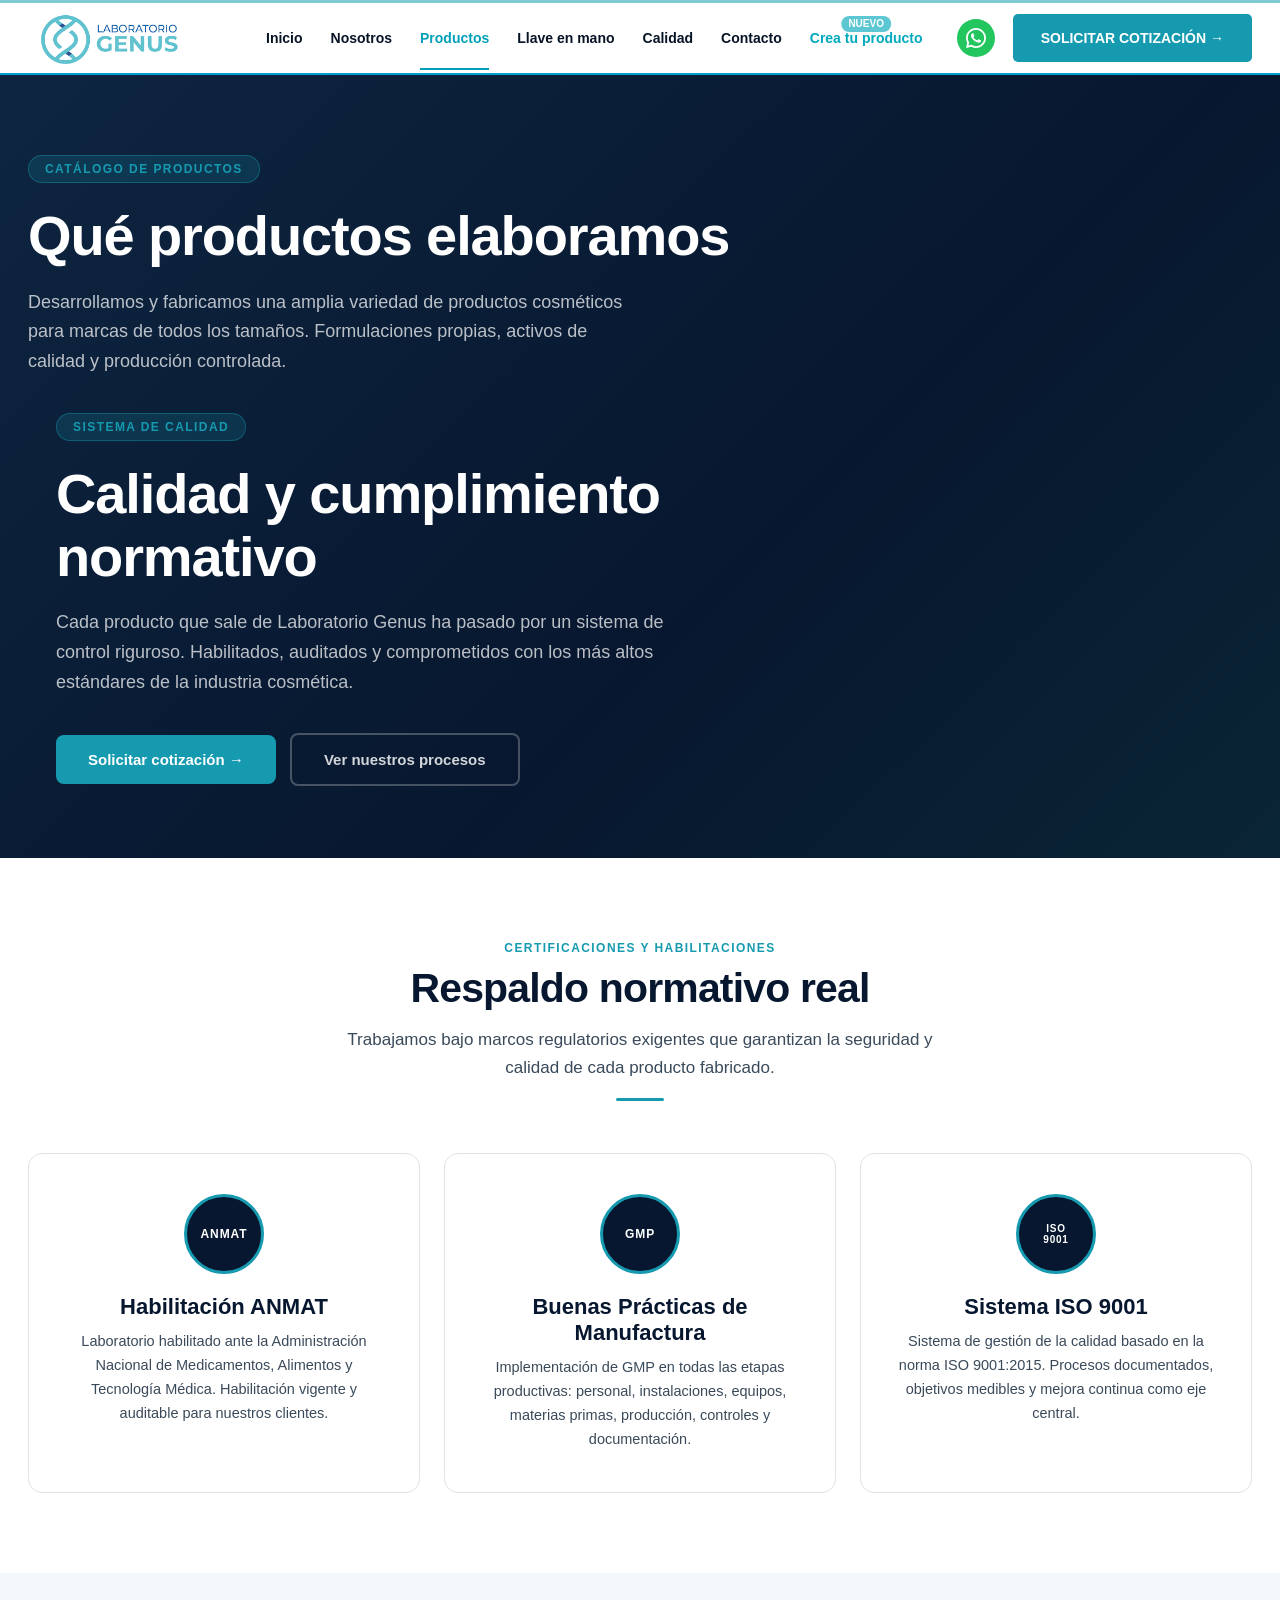
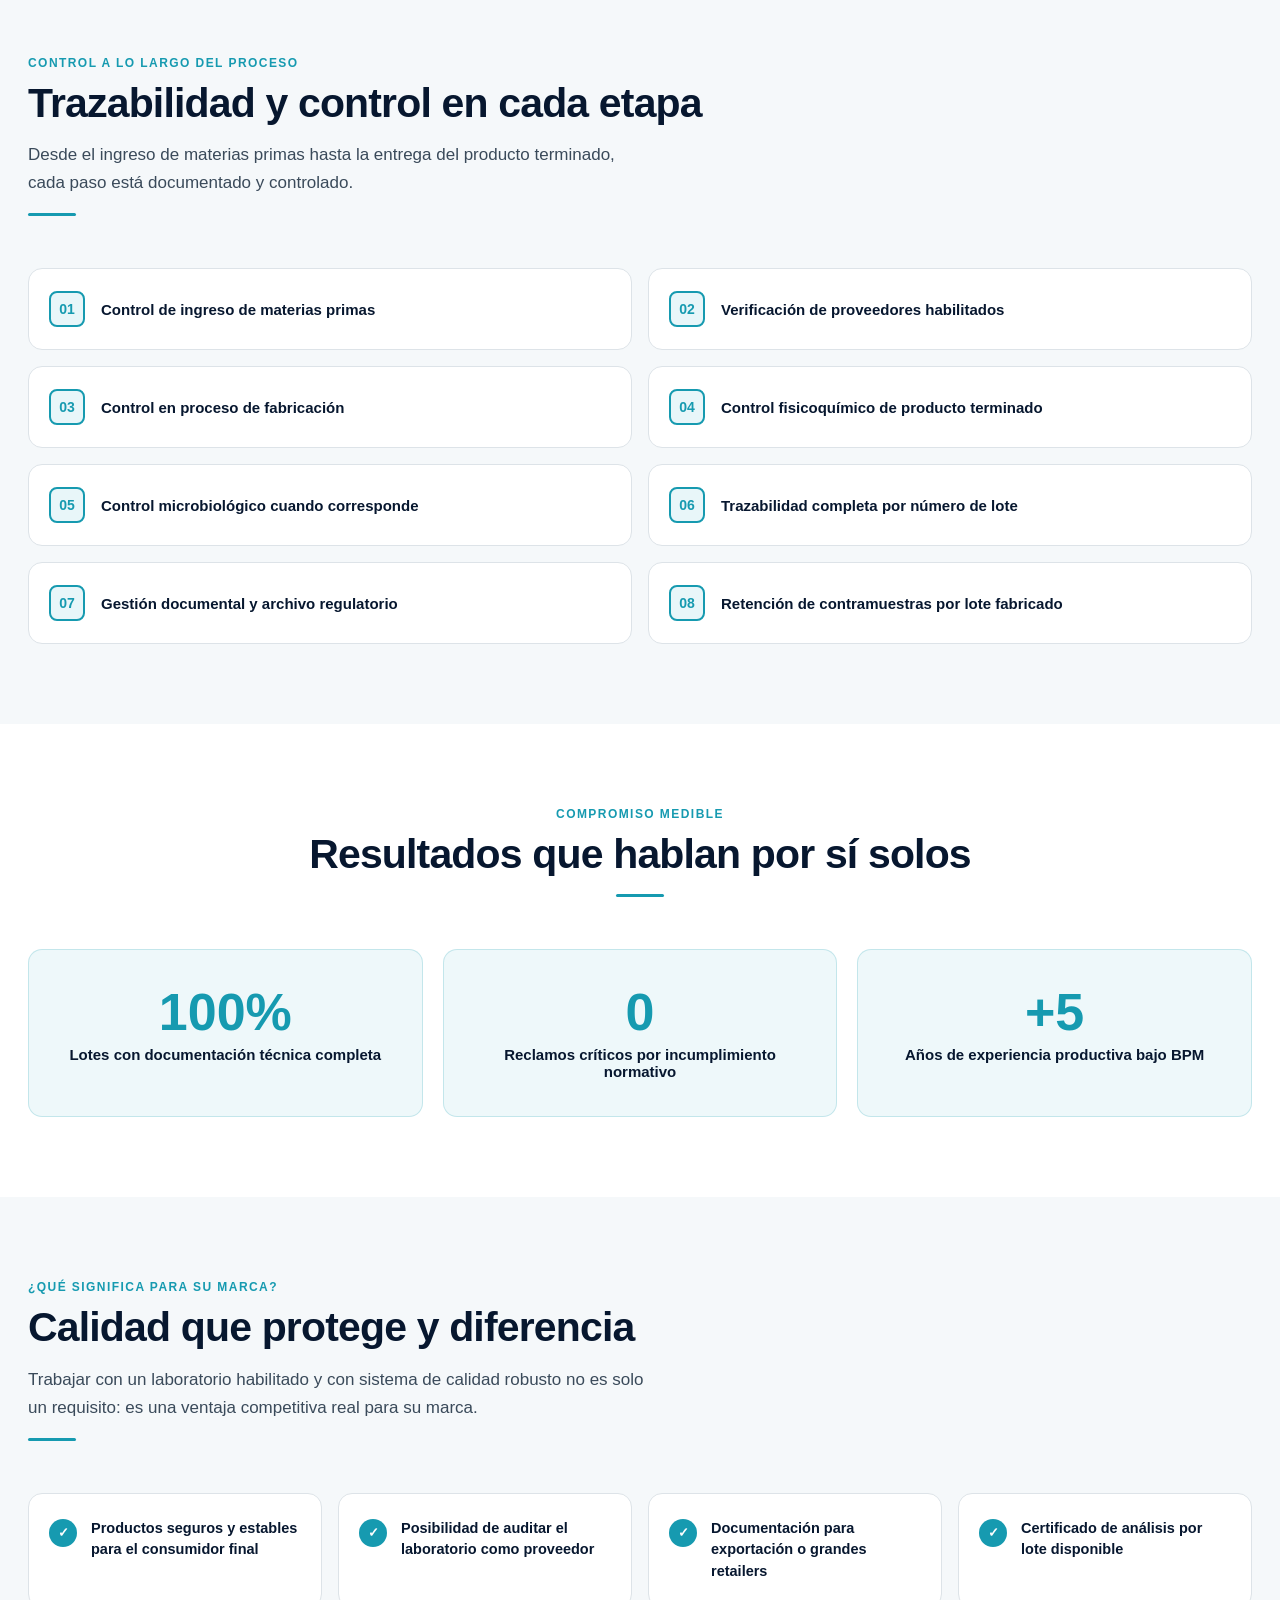
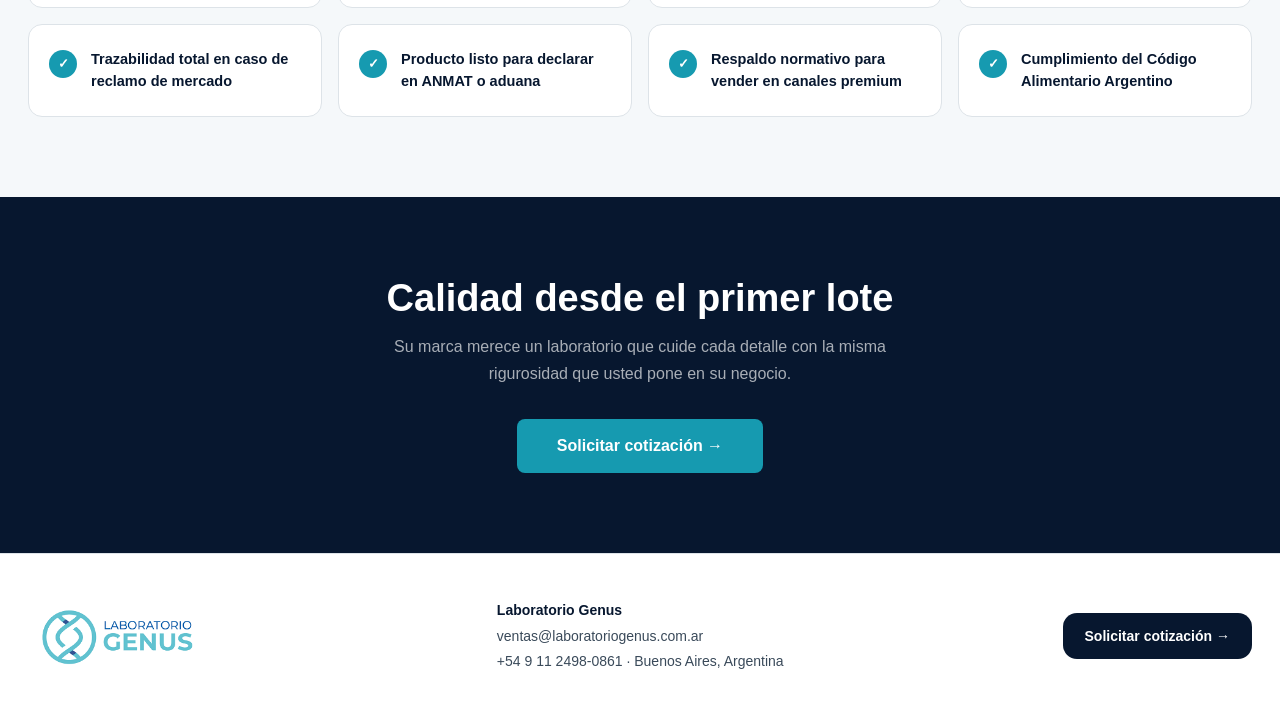
==== commit 864611a5: "Update calidad.html" ====
--- a/calidad.html
+++ b/calidad.html
@@ -5,36 +5,158 @@
   <meta name="viewport" content="width=device-width, initial-scale=1" />
   <title>Calidad | Laboratorio Genus</title>
   <meta name="description" content="Laboratorio Genus: habilitación ANMAT, Buenas Prácticas de Manufactura (GMP) e ISO 9001. Procesos controlados y trazabilidad total en cada producción." />
-  <link rel="stylesheet" href="styles.css" />
-  <link rel="stylesheet" href="styles-internal.css" />
+  <link rel="stylesheet" href="./styles.css?v=10" />
+<link rel="stylesheet" href="./styles-internal.css?v=10" />
+   <style>
+.hn {
+  width: 100%;
+  background: #fff;
+  border-top: 3px solid #80cbd3;
+  border-bottom: 2px solid #009fd0;
+  font-family: Arial, sans-serif;
+}
+
+.hn-inner {
+  height: 70px;
+  display: flex;
+  align-items: center;
+  gap: 28px;
+  padding: 0 28px;
+}
+
+.hn-logo img {
+  height: 90px;
+  display: block;
+}
+
+.hn-logo {
+  min-width: 210px;
+  display: flex;
+  align-items: center;
+}
+
+.hn-links {
+  list-style: none;
+  display: flex;
+  align-items: center;
+  gap: 28px;
+  margin: 0;
+  padding: 0;
+}
+
+.hn-links li {
+  margin: 0;
+  padding: 0;
+}
+
+.hn-links a {
+  text-decoration: none;
+  color: #071426;
+  font-weight: 700;
+  font-size: 14px;
+}
+
+.hn-links a:hover,
+.hn-links a.act {
+  color: #009fba;
+  border-bottom: 2px solid #009fba;
+  padding-bottom: 22px;
+}
+
+.nav-create-product {
+  color: #00a9bd !important;
+}
+
+.hn-right {
+  margin-left: auto;
+  display: flex;
+  align-items: center;
+  gap: 18px;
+}
+
+.hn-wa {
+  width: 38px;
+  height: 38px;
+  background: #23c55e;
+  border-radius: 50%;
+  display: flex;
+  align-items: center;
+  justify-content: center;
+  text-decoration: none;
+}
+
+.hn-wa-icon {
+  display: flex;
+  align-items: center;
+  justify-content: center;
+}
+
+.hn-cta {
+  background: #159ab0;
+  color: white;
+  padding: 16px 28px;
+  border-radius: 5px;
+  font-weight: 800;
+  font-size: 14px;
+  text-decoration: none;
+}
+
+.hn-ham {
+  display: none;
+}
+</style>
 </head>
 <body>
 
 <!-- NAV -->
-<nav class="g-nav">
-  <div class="g-nav-inner">
-    <a class="g-nav-logo" href="index.html"><img src="assets/logo-genus.png" alt="Laboratorio Genus"></a>
-    <ul class="g-nav-links" id="navLinks">
-      <li><a href="index.html">Inicio</a></li>
-      <li><a href="quienes-somos.html">Nosotros</a></li>
-      <li><a href="productos.html">Productos</a></li>
-      <li><a href="llave-en-mano.html">Llave en mano</a></li>
-      <li><a href="calidad.html" class="active">Calidad</a></li>
-      <li><a href="contacto.html">Contacto</a></li>
-      <li><a href="desarrolla-tu-producto.html" style="background:var(--aqua);color:#fff;border-radius:6px;padding:8px 14px;font-weight:900;">Desarrollá tu producto</a></li>
+<nav class="hn">
+  <div class="hn-inner">
+    <a class="hn-logo" href="index.html">
+      <img src="assets/logo-genus.png" alt="Laboratorio Genus">
+    </a>
+
+  <ul class="hn-links">
+  <li><a href="index.html">Inicio</a></li>
+  <li><a href="quienes-somos.html">Nosotros</a></li>
+  <li><a href="productos.html" class="act">Productos</a></li>
+  <li><a href="llave-en-mano.html">Llave en mano</a></li>
+  <li><a href="calidad.html">Calidad</a></li>
+  <li><a href="contacto.html">Contacto</a></li>
+        <a href="desarrolla-tu-producto.html" class="nav-create-product">
+          Crea tu producto
+        </a>
+      </li>
     </ul>
-    <div class="g-nav-actions">
-      <a class="g-btn-wa" href="https://wa.me/5491124980861" target="_blank">
-        <svg width="16" height="16" viewBox="0 0 24 24" fill="currentColor"><path d="M17.472 14.382c-.297-.149-1.758-.867-2.03-.967-.273-.099-.471-.148-.67.15-.197.297-.767.966-.94 1.164-.173.199-.347.223-.644.075-.297-.15-1.255-.463-2.39-1.475-.883-.788-1.48-1.761-1.653-2.059-.173-.297-.018-.458.13-.606.134-.133.298-.347.446-.52.149-.174.198-.298.298-.497.099-.198.05-.371-.025-.52-.075-.149-.669-1.612-.916-2.207-.242-.579-.487-.5-.669-.51-.173-.008-.371-.01-.57-.01-.198 0-.52.074-.792.372-.272.297-1.04 1.016-1.04 2.479 0 1.462 1.065 2.875 1.213 3.074.149.198 2.096 3.2 5.077 4.487.709.306 1.262.489 1.694.625.712.227 1.36.195 1.871.118.571-.085 1.758-.719 2.006-1.413.248-.694.248-1.289.173-1.413-.074-.124-.272-.198-.57-.347z"/><path d="M12 0C5.373 0 0 5.373 0 12c0 2.089.539 4.048 1.481 5.751L0 24l6.389-1.474A11.944 11.944 0 0 0 12 24c6.627 0 12-5.373 12-12S18.627 0 12 0zm0 21.818a9.803 9.803 0 0 1-5.003-1.372l-.359-.213-3.721.858.88-3.62-.234-.372A9.795 9.795 0 0 1 2.182 12C2.182 6.578 6.578 2.182 12 2.182S21.818 6.578 21.818 12 17.422 21.818 12 21.818z"/></svg>
-        WhatsApp
+
+    <div class="hn-right">
+      <a class="hn-wa" href="https://wa.me/5491124980861" target="_blank" aria-label="WhatsApp">
+        <div class="hn-wa-icon">
+          <svg width="20" height="20" viewBox="0 0 24 24" fill="white">
+            <path d="M17.472 14.382c-.297-.149-1.758-.867-2.03-.967-.273-.099-.471-.148-.67.15-.197.297-.767.966-.94 1.164-.173.199-.347.223-.644.075-.297-.15-1.255-.463-2.39-1.475-.883-.788-1.48-1.761-1.653-2.059-.173-.297-.018-.458.13-.606.134-.133.298-.347.446-.52.149-.174.198-.298.298-.497.099-.198.05-.371-.025-.52-.075-.149-.669-1.612-.916-2.207-.242-.579-.487-.5-.669-.51-.173-.008-.371-.01-.57-.01-.198 0-.52.074-.792.372-.272.297-1.04 1.016-1.04 2.479 0 1.462 1.065 2.875 1.213 3.074.149.198 2.096 3.2 5.077 4.487.709.306 1.262.489 1.694.625.712.227 1.36.195 1.871.118.571-.085 1.758-.719 2.006-1.413.248-.694.248-1.289.173-1.413-.074-.124-.272-.198-.57-.347z"/>
+            <path d="M12 0C5.373 0 0 5.373 0 12c0 2.089.539 4.048 1.481 5.751L0 24l6.389-1.474A11.944 11.944 0 0 0 12 24c6.627 0 12-5.373 12-12S18.627 0 12 0zm0 21.818a9.803 9.803 0 0 1-5.003-1.372l-.359-.213-3.721.858.88-3.62-.234-.372A9.795 9.795 0 0 1 2.182 12C2.182 6.578 6.578 2.182 12 2.182S21.818 6.578 21.818 12 17.422 21.818 12 21.818z"/>
+          </svg>
+        </div>
       </a>
-      <a class="g-btn-cta" href="cotizador.html">Solicitar cotización</a>
-    </div>
-    <button class="g-nav-hamburger" id="hamburger" aria-label="Menú">
+
+      <a class="hn-cta" href="cotizador.html">
+        SOLICITAR COTIZACIÓN →
+      </a>
+    </div>
+
+    <button class="hn-ham" id="ham" aria-label="Menú">
       <span></span><span></span><span></span>
     </button>
   </div>
 </nav>
+
+
+<!-- HERO -->
+<section class="g-hero">
+  <div class="g-hero-grid">
+    <span class="g-hero-tag">Catálogo de productos</span>
+    <h1>Qué productos elaboramos</h1>
+    <p>Desarrollamos y fabricamos una amplia variedad de productos cosméticos para marcas de todos los tamaños. Formulaciones propias, activos de calidad y producción controlada.</p>
+    <div class="g
 
 <!-- HERO -->
 <section class="g-hero">
--- a/styles.css
+++ b/styles.css
@@ -1 +1,40 @@
-*{box-sizing:border-box}body{margin:0;font-family:Arial,Helvetica,sans-serif;background:#fff;color:#07172f}a{text-decoration:none;color:inherit}.exact-home{width:100%;background:#fff}.home-shot-wrap{position:relative;width:100%;max-width:1536px;margin:0 auto}.home-shot{display:block;width:100%;height:auto}.hotspot{position:absolute;display:block;z-index:5}.logo{left:3.3%;top:1.5%;width:15%;height:8%}.nav-inicio{left:23%;top:4.5%;width:4%;height:4%}.nav-nosotros{left:27%;top:4.5%;width:5%;height:4%}.nav-servicios{left:33%;top:4.5%;width:5%;height:4%}.nav-productos{left:39%;top:4.5%;width:5%;height:4%}.nav-llave{left:46%;top:4.5%;width:8%;height:4%}.nav-calidad{left:55%;top:4.5%;width:5%;height:4%}.nav-contacto{left:60%;top:4.5%;width:5%;height:4%}.whatsapp-top{left:67.5%;top:2.4%;width:14%;height:6.5%}.btn-cotizar-top{left:82.6%;top:2.2%;width:14.5%;height:6.5%}.btn-cotizar-hero{left:3.7%;top:50.2%;width:15.5%;height:5.8%}.whatsapp-hero{left:21.6%;top:50.2%;width:16.9%;height:5.8%}.container{width:min(1430px,calc(100% - 56px));margin:0 auto}.product-lines{padding:34px 0 28px;background:#fff}.product-lines-grid{display:grid;grid-template-columns:220px repeat(6,1fr);gap:10px;align-items:stretch}.product-lines-title{padding:14px 12px 0 0}.product-lines-title span{display:block;text-transform:uppercase;color:#169ab0;font-weight:900;font-size:14px;letter-spacing:.08em}.product-lines-title h2{text-transform:uppercase;font-size:25px;line-height:1.1;margin:8px 0 18px}.product-lines-title a{display:inline-flex;border:1px solid #ced7db;border-radius:10px;padding:13px 16px;font-weight:900;font-size:14px}.product-card{border:1px solid #ddd;background:#fff;border-radius:7px;overflow:hidden;transition:.2s ease}.product-card:hover{transform:translateY(-2px);box-shadow:0 14px 28px rgba(0,0,0,.1)}.product-card img{width:100%;height:140px;object-fit:cover;background:#f1f1f1}.product-card strong{display:block;text-align:center;padding:14px 8px;font-size:14px;text-transform:uppercase}.footer{border-top:1px solid #e8e8e8;padding:28px 0;background:#fff}.footer-grid{display:flex;align-items:center;justify-content:space-between;gap:24px}.footer img{width:190px}.footer a{background:#05070a;color:#fff;border-radius:12px;padding:15px 22px;font-weight:900}@media(max-width:1000px){.product-lines-grid{grid-template-columns:repeat(3,1fr)}.product-lines-title{grid-column:1/-1}.footer-grid{flex-direction:column;align-items:flex-start}}@media(max-width:640px){.product-lines-grid{grid-template-columns:1fr}.container{width:calc(100% - 32px)}}+*{box-sizing:border-box}body{margin:0;font-family:Arial,Helvetica,sans-serif;background:#fff;color:#07172f}a{text-decoration:none;color:inherit}.exact-home{width:100%;background:#fff}.home-shot-wrap{position:relative;width:100%;max-width:1536px;margin:0 auto}.home-shot{display:block;width:100%;height:auto}.hotspot{position:absolute;display:block;z-index:5}.logo{left:3.3%;top:1.5%;width:15%;height:8%}.nav-inicio{left:23%;top:4.5%;width:4%;height:4%}.nav-nosotros{left:27%;top:4.5%;width:5%;height:4%}.nav-servicios{left:33%;top:4.5%;width:5%;height:4%}.nav-productos{left:39%;top:4.5%;width:5%;height:4%}.nav-llave{left:46%;top:4.5%;width:8%;height:4%}.nav-calidad{left:55%;top:4.5%;width:5%;height:4%}.nav-contacto{left:60%;top:4.5%;width:5%;height:4%}.whatsapp-top{left:67.5%;top:2.4%;width:14%;height:6.5%}.btn-cotizar-top{left:82.6%;top:2.2%;width:14.5%;height:6.5%}.btn-cotizar-hero{left:3.7%;top:50.2%;width:15.5%;height:5.8%}.whatsapp-hero{left:21.6%;top:50.2%;width:16.9%;height:5.8%}.container{width:min(1430px,calc(100% - 56px));margin:0 auto}.product-lines{padding:34px 0 28px;background:#fff}.product-lines-grid{display:grid;grid-template-columns:220px repeat(6,1fr);gap:10px;align-items:stretch}.product-lines-title{padding:14px 12px 0 0}.product-lines-title span{display:block;text-transform:uppercase;color:#169ab0;font-weight:900;font-size:14px;letter-spacing:.08em}.product-lines-title h2{text-transform:uppercase;font-size:25px;line-height:1.1;margin:8px 0 18px}.product-lines-title a{display:inline-flex;border:1px solid #ced7db;border-radius:10px;padding:13px 16px;font-weight:900;font-size:14px}.product-card{border:1px solid #ddd;background:#fff;border-radius:7px;overflow:hidden;transition:.2s ease}.product-card:hover{transform:translateY(-2px);box-shadow:0 14px 28px rgba(0,0,0,.1)}.product-card img{width:100%;height:140px;object-fit:cover;background:#f1f1f1}.product-card strong{display:block;text-align:center;padding:14px 8px;font-size:14px;text-transform:uppercase}.footer{border-top:1px solid #e8e8e8;padding:28px 0;background:#fff}.footer-grid{display:flex;align-items:center;justify-content:space-between;gap:24px}.footer img{width:190px}.footer a{background:#05070a;color:#fff;border-radius:12px;padding:15px 22px;font-weight:900}@media(max-width:1000px){.product-lines-grid{grid-template-columns:repeat(3,1fr)}.product-lines-title{grid-column:1/-1}.footer-grid{flex-direction:column;align-items:flex-start}}@media(max-width:640px){.product-lines-grid{grid-template-columns:1fr}.container{width:calc(100% - 32px)}}
+.hn-links {
+  list-style: none;
+  margin: 0;
+  padding: 0;
+}
+
+.nav-create-product {
+  position: relative;
+  display: inline-block;
+  font-weight: 800;
+  color: #0ea5b7 !important;
+}
+
+.nav-create-product::after {
+  content: 'NUEVO';
+  position: absolute;
+  top: -14px;
+  left: 50%;
+  transform: translateX(-50%);
+  background: #5cc6d2;
+  color: white;
+  font-size: 10px;
+  line-height: 1;
+  padding: 3px 7px;
+  border-radius: 20px;
+  animation: pulseGenus 4s infinite;
+}
+}
+
+@keyframes pulseGenus {
+  0%, 85%, 100% {
+    transform: scale(1);
+    opacity: 1;
+  }
+  90% {
+    transform: scale(1.15);
+    opacity: .85;
+  }
+}
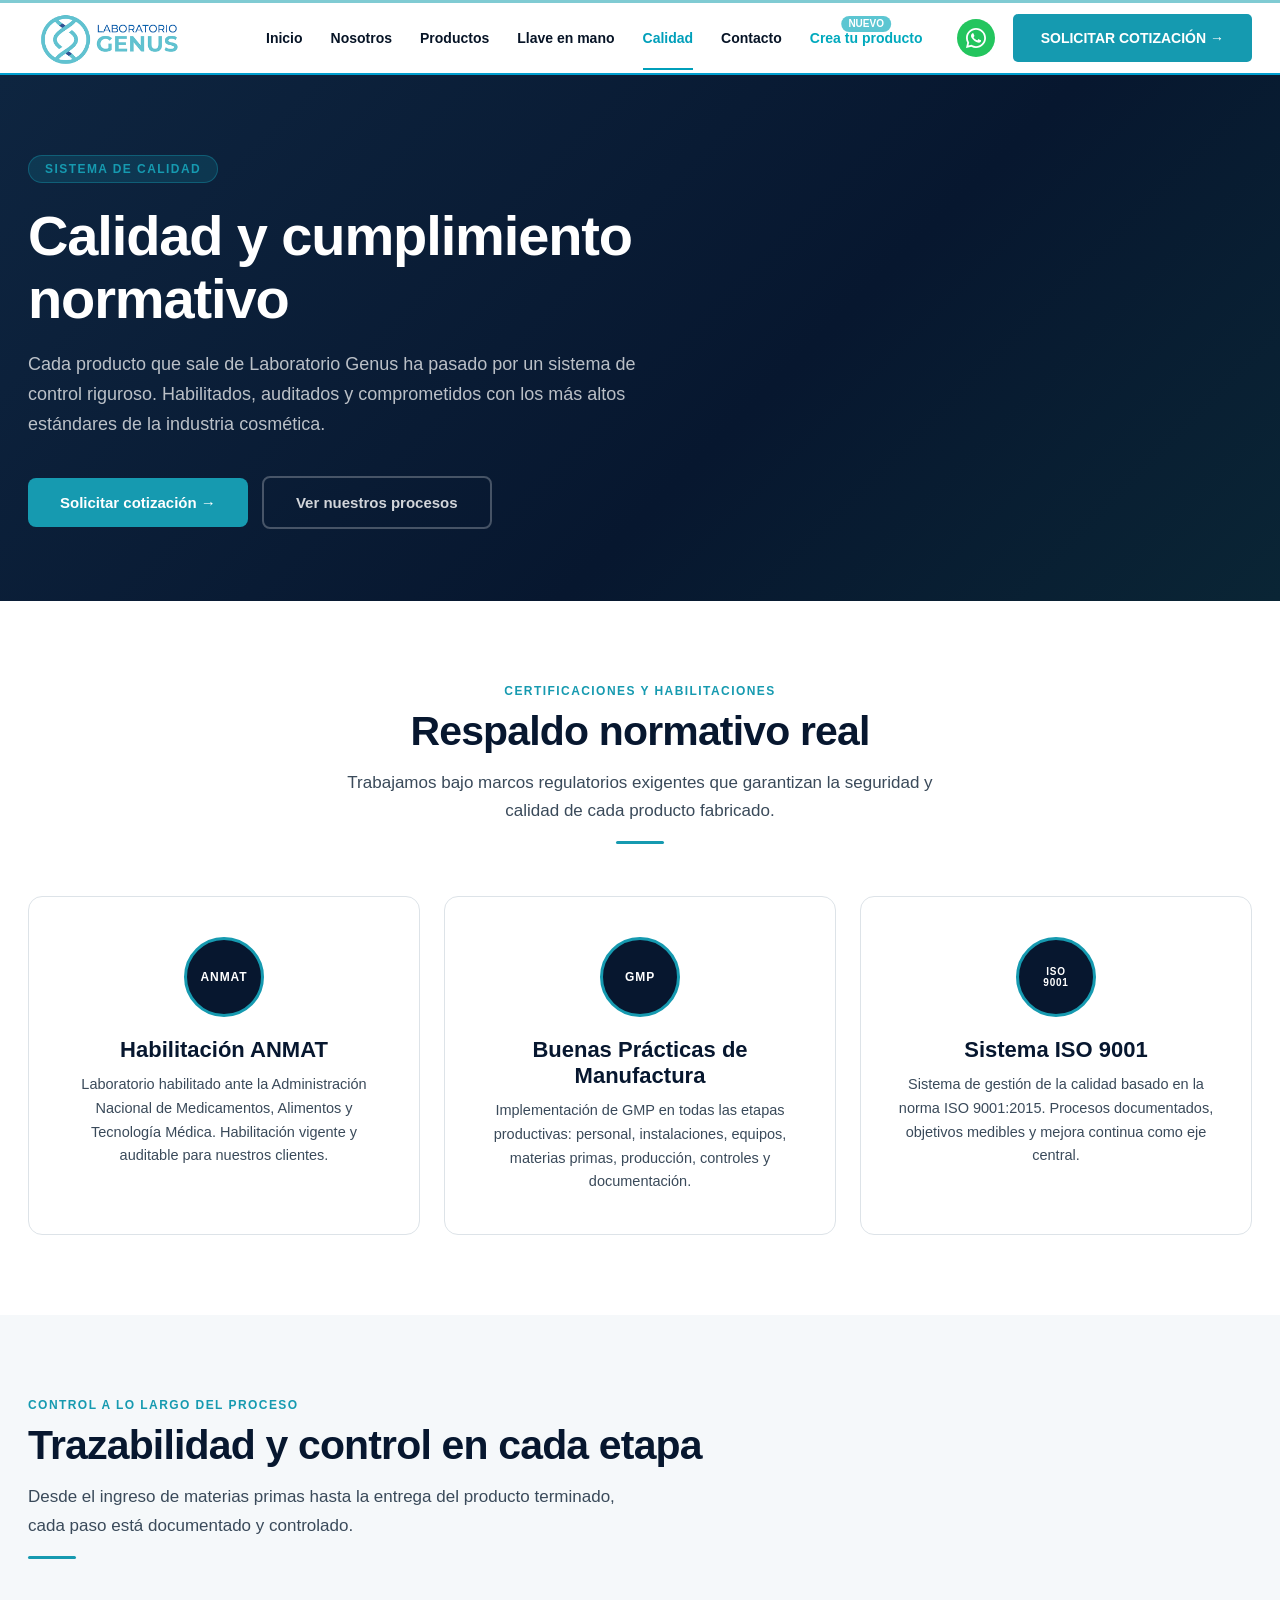
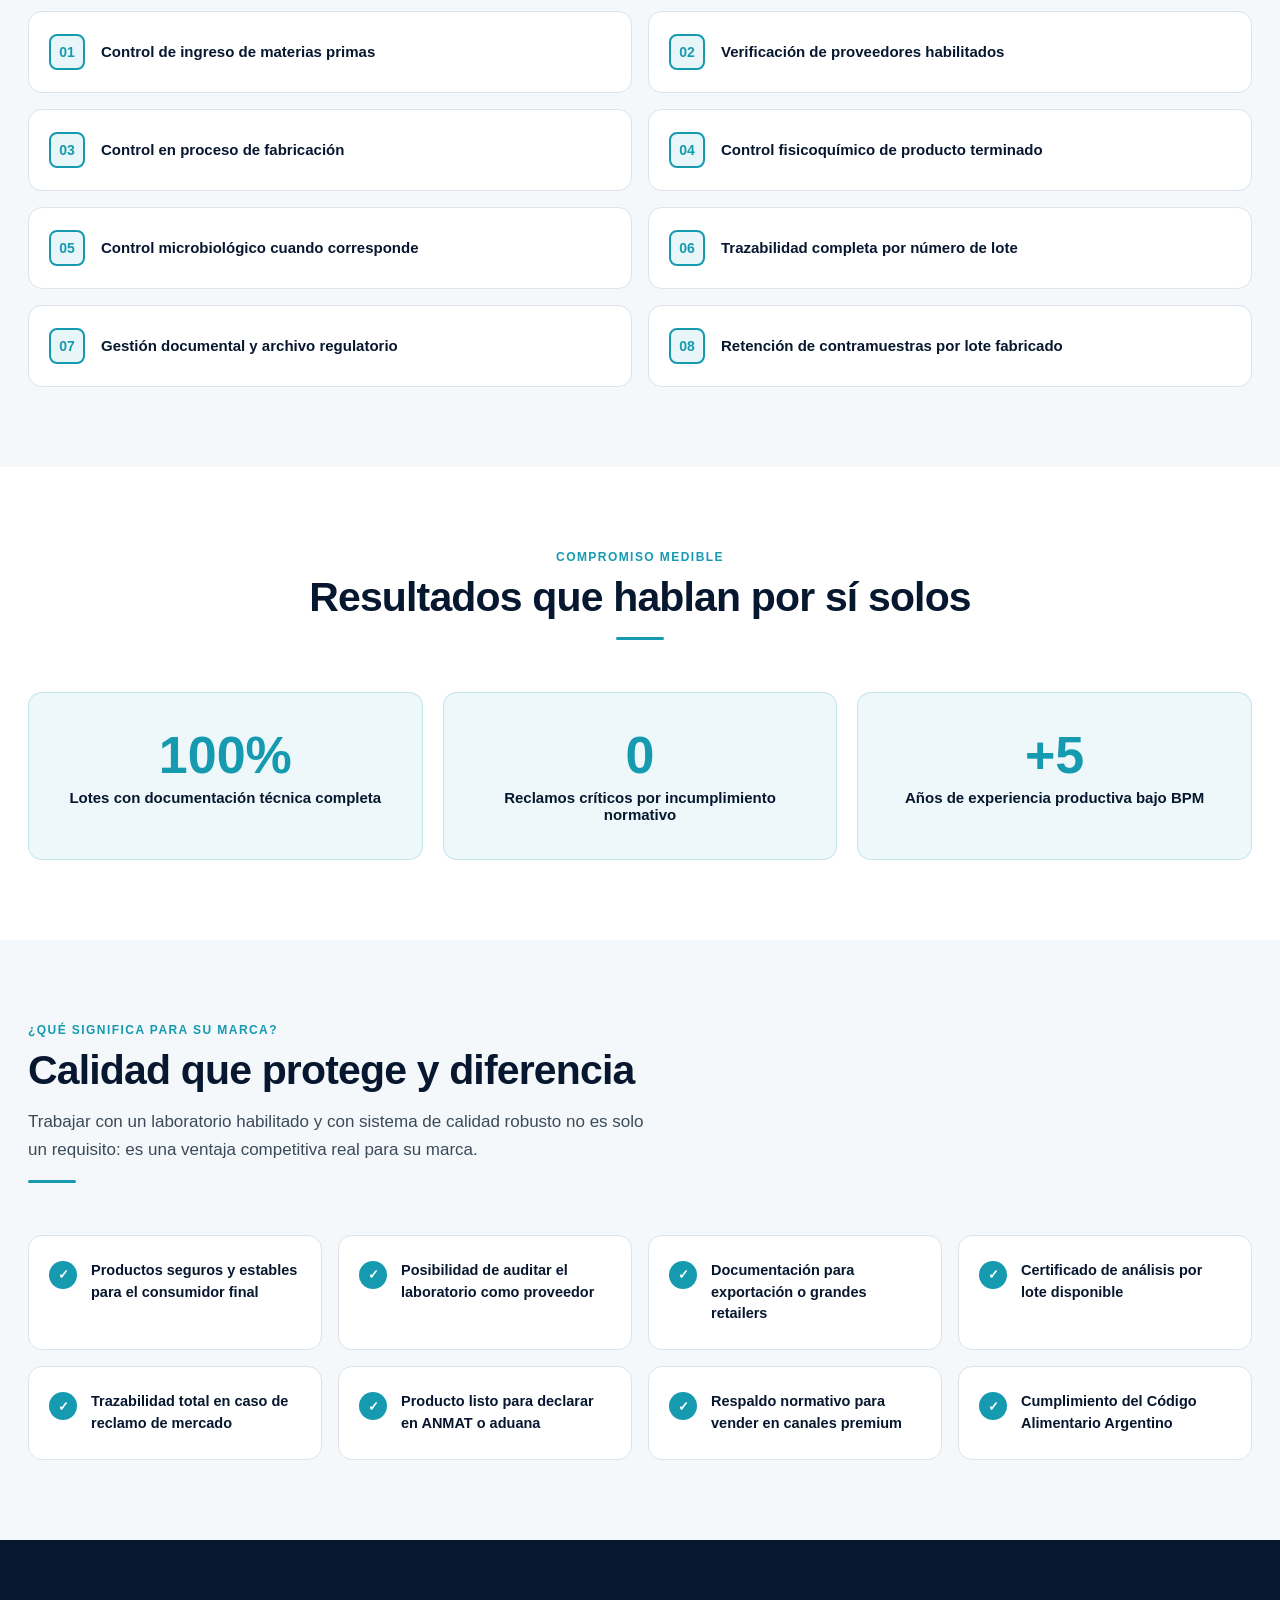
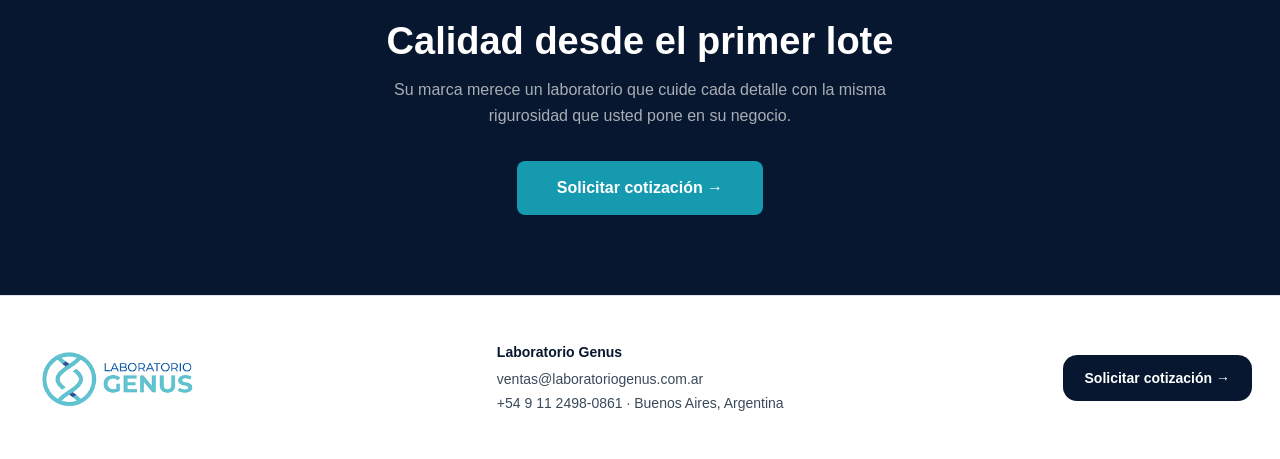
==== commit 0ad538bf: "Update calidad.html" ====
--- a/calidad.html
+++ b/calidad.html
@@ -118,9 +118,9 @@
   <ul class="hn-links">
   <li><a href="index.html">Inicio</a></li>
   <li><a href="quienes-somos.html">Nosotros</a></li>
-  <li><a href="productos.html" class="act">Productos</a></li>
+  <li><a href="productos.html">Productos</a></li>
   <li><a href="llave-en-mano.html">Llave en mano</a></li>
-  <li><a href="calidad.html">Calidad</a></li>
+  <li><a href="calidad.html" class="act">Calidad</a></li>
   <li><a href="contacto.html">Contacto</a></li>
         <a href="desarrolla-tu-producto.html" class="nav-create-product">
           Crea tu producto
@@ -153,14 +153,6 @@
 <!-- HERO -->
 <section class="g-hero">
   <div class="g-hero-grid">
-    <span class="g-hero-tag">Catálogo de productos</span>
-    <h1>Qué productos elaboramos</h1>
-    <p>Desarrollamos y fabricamos una amplia variedad de productos cosméticos para marcas de todos los tamaños. Formulaciones propias, activos de calidad y producción controlada.</p>
-    <div class="g
-
-<!-- HERO -->
-<section class="g-hero">
-  <div class="g-hero-grid">
     <span class="g-hero-tag">Sistema de calidad</span>
     <h1>Calidad y cumplimiento normativo</h1>
     <p>Cada producto que sale de Laboratorio Genus ha pasado por un sistema de control riguroso. Habilitados, auditados y comprometidos con los más altos estándares de la industria cosmética.</p>
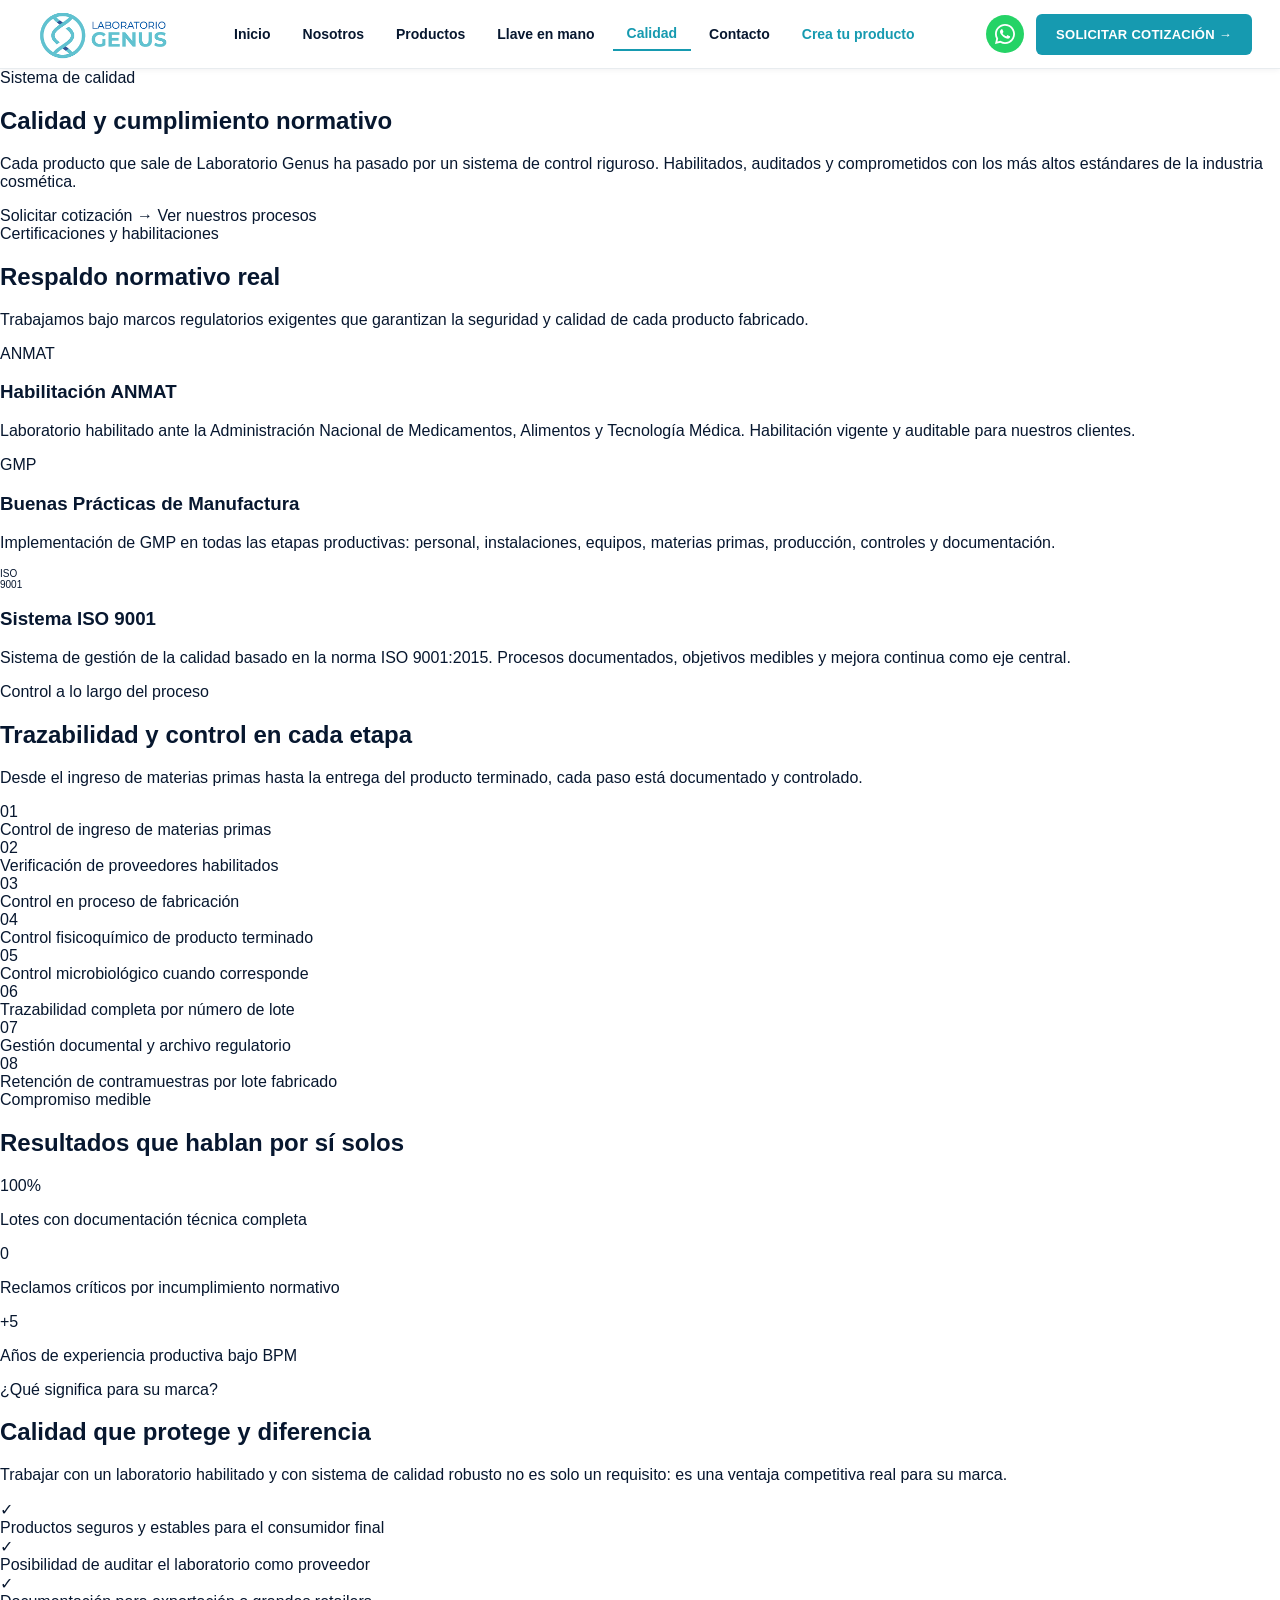
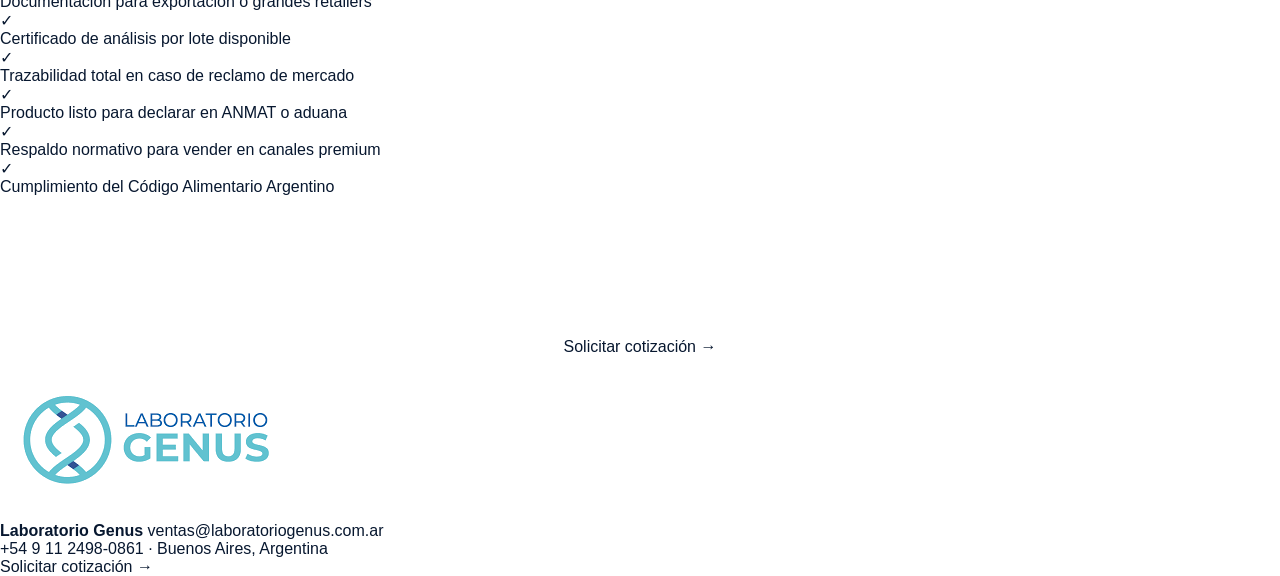
==== commit 3b610a8e: "Refactor HTML and JavaScript for navigation menu" ====
--- a/calidad.html
+++ b/calidad.html
@@ -5,112 +5,18 @@
   <meta name="viewport" content="width=device-width, initial-scale=1" />
   <title>Calidad | Laboratorio Genus</title>
   <meta name="description" content="Laboratorio Genus: habilitación ANMAT, Buenas Prácticas de Manufactura (GMP) e ISO 9001. Procesos controlados y trazabilidad total en cada producción." />
-  <link rel="stylesheet" href="./styles.css?v=10" />
-<link rel="stylesheet" href="./styles-internal.css?v=10" />
-   <style>
-.hn {
-  width: 100%;
-  background: #fff;
-  border-top: 3px solid #80cbd3;
-  border-bottom: 2px solid #009fd0;
-  font-family: Arial, sans-serif;
-}
-
-.hn-inner {
-  height: 70px;
-  display: flex;
-  align-items: center;
-  gap: 28px;
-  padding: 0 28px;
-}
-
-.hn-logo img {
-  height: 90px;
-  display: block;
-}
-
-.hn-logo {
-  min-width: 210px;
-  display: flex;
-  align-items: center;
-}
-
-.hn-links {
-  list-style: none;
-  display: flex;
-  align-items: center;
-  gap: 28px;
-  margin: 0;
-  padding: 0;
-}
-
-.hn-links li {
-  margin: 0;
-  padding: 0;
-}
-
-.hn-links a {
-  text-decoration: none;
-  color: #071426;
-  font-weight: 700;
-  font-size: 14px;
-}
-
-.hn-links a:hover,
-.hn-links a.act {
-  color: #009fba;
-  border-bottom: 2px solid #009fba;
-  padding-bottom: 22px;
-}
-
-.nav-create-product {
-  color: #00a9bd !important;
-}
-
-.hn-right {
-  margin-left: auto;
-  display: flex;
-  align-items: center;
-  gap: 18px;
-}
-
-.hn-wa {
-  width: 38px;
-  height: 38px;
-  background: #23c55e;
-  border-radius: 50%;
-  display: flex;
-  align-items: center;
-  justify-content: center;
-  text-decoration: none;
-}
-
-.hn-wa-icon {
-  display: flex;
-  align-items: center;
-  justify-content: center;
-}
-
-.hn-cta {
-  background: #159ab0;
-  color: white;
-  padding: 16px 28px;
-  border-radius: 5px;
-  font-weight: 800;
-  font-size: 14px;
-  text-decoration: none;
-}
-
-.hn-ham {
-  display: none;
-}
-</style>
-</head>
+  <link rel="stylesheet" href="styles.css" />
+   </head>
 <body>
 
 <!-- NAV -->
 <nav class="hn">
   <div class="hn-inner">
+     <button class="hn-ham" id="ham" aria-label="Menú">
+  <span></span>
+  <span></span>
+  <span></span>
+</button>
     <a class="hn-logo" href="index.html">
       <img src="assets/logo-genus.png" alt="Laboratorio Genus">
     </a>
@@ -332,9 +238,15 @@
 </footer>
 
 <script>
-  const ham = document.getElementById('hamburger');
-  const nav = document.getElementById('navLinks');
-  ham.addEventListener('click', () => nav.classList.toggle('open'));
+document.addEventListener('DOMContentLoaded', function () {
+  var hamBtn = document.getElementById('ham');
+  var navLinks = document.querySelector('.hn-links');
+  if (hamBtn && navLinks) {
+    hamBtn.addEventListener('click', function () {
+      navLinks.classList.toggle('open');
+    });
+  }
+});
 </script>
 </body>
 </html>
--- a/styles.css
+++ b/styles.css
@@ -1,40 +1,836 @@
-*{box-sizing:border-box}body{margin:0;font-family:Arial,Helvetica,sans-serif;background:#fff;color:#07172f}a{text-decoration:none;color:inherit}.exact-home{width:100%;background:#fff}.home-shot-wrap{position:relative;width:100%;max-width:1536px;margin:0 auto}.home-shot{display:block;width:100%;height:auto}.hotspot{position:absolute;display:block;z-index:5}.logo{left:3.3%;top:1.5%;width:15%;height:8%}.nav-inicio{left:23%;top:4.5%;width:4%;height:4%}.nav-nosotros{left:27%;top:4.5%;width:5%;height:4%}.nav-servicios{left:33%;top:4.5%;width:5%;height:4%}.nav-productos{left:39%;top:4.5%;width:5%;height:4%}.nav-llave{left:46%;top:4.5%;width:8%;height:4%}.nav-calidad{left:55%;top:4.5%;width:5%;height:4%}.nav-contacto{left:60%;top:4.5%;width:5%;height:4%}.whatsapp-top{left:67.5%;top:2.4%;width:14%;height:6.5%}.btn-cotizar-top{left:82.6%;top:2.2%;width:14.5%;height:6.5%}.btn-cotizar-hero{left:3.7%;top:50.2%;width:15.5%;height:5.8%}.whatsapp-hero{left:21.6%;top:50.2%;width:16.9%;height:5.8%}.container{width:min(1430px,calc(100% - 56px));margin:0 auto}.product-lines{padding:34px 0 28px;background:#fff}.product-lines-grid{display:grid;grid-template-columns:220px repeat(6,1fr);gap:10px;align-items:stretch}.product-lines-title{padding:14px 12px 0 0}.product-lines-title span{display:block;text-transform:uppercase;color:#169ab0;font-weight:900;font-size:14px;letter-spacing:.08em}.product-lines-title h2{text-transform:uppercase;font-size:25px;line-height:1.1;margin:8px 0 18px}.product-lines-title a{display:inline-flex;border:1px solid #ced7db;border-radius:10px;padding:13px 16px;font-weight:900;font-size:14px}.product-card{border:1px solid #ddd;background:#fff;border-radius:7px;overflow:hidden;transition:.2s ease}.product-card:hover{transform:translateY(-2px);box-shadow:0 14px 28px rgba(0,0,0,.1)}.product-card img{width:100%;height:140px;object-fit:cover;background:#f1f1f1}.product-card strong{display:block;text-align:center;padding:14px 8px;font-size:14px;text-transform:uppercase}.footer{border-top:1px solid #e8e8e8;padding:28px 0;background:#fff}.footer-grid{display:flex;align-items:center;justify-content:space-between;gap:24px}.footer img{width:190px}.footer a{background:#05070a;color:#fff;border-radius:12px;padding:15px 22px;font-weight:900}@media(max-width:1000px){.product-lines-grid{grid-template-columns:repeat(3,1fr)}.product-lines-title{grid-column:1/-1}.footer-grid{flex-direction:column;align-items:flex-start}}@media(max-width:640px){.product-lines-grid{grid-template-columns:1fr}.container{width:calc(100% - 32px)}}
+/* ============================================================
+   LABORATORIO GENUS — styles.css (versión limpia y corregida)
+   ============================================================ */
+
+/* ---- RESET BASE ---- */
+* { box-sizing: border-box; }
+
+body {
+    margin: 0;
+    font-family: Arial, Helvetica, sans-serif;
+    background: #fff;
+    color: #07172f;
+}
+
+a { text-decoration: none; color: inherit; }
+
+/* ============================================================
+   HEADER / NAV
+   ============================================================ */
+
+.hn {
+    background: #fff;
+    border-bottom: 1px solid #e8ecef;
+    box-shadow: 0 1px 6px rgba(7,23,47,.06);
+    position: sticky;
+    top: 0;
+    z-index: 100;
+}
+
+/* --- Inner wrapper desktop: flex horizontal --- */
+.hn-inner {
+    max-width: 1430px;
+    margin: 0 auto;
+    padding: 0 28px;
+    height: 68px;
+    display: flex;
+    align-items: center;
+    gap: 0;
+}
+
+/* --- Logo --- */
+.hn-logo {
+    display: flex;
+    align-items: center;
+    flex-shrink: 0;
+    margin-right: 32px;
+}
+
+.hn-logo img {
+    width: 160px;
+    height: auto;
+    display: block;
+}
+
+/* --- Links desktop --- */
 .hn-links {
-  list-style: none;
-  margin: 0;
-  padding: 0;
-}
-
+    display: flex;
+    align-items: center;
+    gap: 4px;
+    list-style: none;
+    margin: 0;
+    padding: 0;
+    flex: 1;
+}
+
+.hn-links li {
+    margin: 0;
+    padding: 0;
+    position: relative;
+}
+
+.hn-links a {
+    display: block;
+    padding: 8px 14px;
+    font-size: 14px;
+    font-weight: 600;
+    color: #07172f;
+    text-decoration: none;
+    border-radius: 6px;
+    transition: color .15s;
+    white-space: nowrap;
+}
+
+.hn-links a:hover { color: #169ab0; }
+
+.hn-links a.act {
+    color: #169ab0;
+    font-weight: 700;
+    border-bottom: 2px solid #169ab0;
+    border-radius: 0;
+}
+
+/* --- "Crea tu producto" con badge NUEVO --- */
 .nav-create-product {
-  position: relative;
-  display: inline-block;
-  font-weight: 800;
-  color: #0ea5b7 !important;
-}
-
-.nav-create-product::after {
-  content: 'NUEVO';
-  position: absolute;
-  top: -14px;
-  left: 50%;
-  transform: translateX(-50%);
-  background: #5cc6d2;
-  color: white;
-  font-size: 10px;
-  line-height: 1;
-  padding: 3px 7px;
-  border-radius: 20px;
-  animation: pulseGenus 4s infinite;
-}
-}
-
-@keyframes pulseGenus {
-  0%, 85%, 100% {
-    transform: scale(1);
-    opacity: 1;
-  }
-  90% {
-    transform: scale(1.15);
-    opacity: .85;
-  }
-}
+    color: #169ab0 !important;
+    font-weight: 700 !important;
+}
+
+.hn-links li:last-child {
+    position: relative;
+}
+
+.hn-links li:last-child::before {
+    content: 'NUEVO';
+    position: absolute;
+    top: -8px;
+    left: 14px;
+    background: #169ab0;
+    color: #fff;
+    font-size: 9px;
+    font-weight: 900;
+    letter-spacing: .06em;
+    padding: 1px 5px;
+    border-radius: 3px;
+    line-height: 1.4;
+    pointer-events: none;
+    z-index: 1;
+}
+
+/* --- Zona derecha: WA + CTA --- */
+.hn-right {
+    display: flex;
+    align-items: center;
+    gap: 12px;
+    margin-left: auto;
+    flex-shrink: 0;
+}
+
+.hn-wa {
+    display: flex;
+    align-items: center;
+    gap: 8px;
+    color: #07172f;
+    text-decoration: none;
+    font-size: 13px;
+}
+
+.hn-wa-icon {
+    width: 38px;
+    height: 38px;
+    background: #25d366;
+    border-radius: 50%;
+    display: flex;
+    align-items: center;
+    justify-content: center;
+    flex-shrink: 0;
+}
+
+.hn-wa-icon svg { display: block; }
+
+.hn-wa-text { line-height: 1.3; }
+
+.hn-wa-text small {
+    display: block;
+    font-size: 11px;
+    color: #6b7a8d;
+    text-transform: uppercase;
+    letter-spacing: .05em;
+}
+
+.hn-wa-text strong {
+    font-size: 14px;
+    font-weight: 700;
+    display: block;
+}
+
+.hn-cta {
+    background: #169ab0;
+    color: #fff !important;
+    border-radius: 6px;
+    padding: 13px 20px;
+    font-size: 13px;
+    font-weight: 700;
+    text-decoration: none;
+    letter-spacing: .02em;
+    display: flex;
+    align-items: center;
+    gap: 8px;
+    white-space: nowrap;
+    transition: background .15s;
+}
+
+.hn-cta:hover { background: #0e7a8d; }
+
+/* --- Hamburguesa: oculta en desktop --- */
+.hn-ham {
+    display: none;
+}
+
+/* ============================================================
+   HERO (index.html)
+   ============================================================ */
+
+.hh {
+    background: linear-gradient(135deg, #dff0f5 0%, #edf6f9 40%, #f4f9fb 100%);
+    overflow: hidden;
+    position: relative;
+}
+
+.hh-inner {
+    max-width: 1430px;
+    margin: 0 auto;
+    padding: 0 28px;
+    display: grid;
+    grid-template-columns: 1fr 1fr;
+    align-items: center;
+    min-height: 520px;
+    gap: 0;
+}
+
+.hh-left {
+    padding: 60px 0;
+    position: relative;
+    z-index: 2;
+}
+
+.hh-tag {
+    display: flex;
+    align-items: center;
+    gap: 10px;
+    font-size: 13px;
+    font-weight: 700;
+    color: #169ab0;
+    letter-spacing: .1em;
+    text-transform: uppercase;
+    margin-bottom: 18px;
+}
+
+.hh-tag::before {
+    content: '';
+    display: block;
+    width: 28px;
+    height: 2px;
+    background: #169ab0;
+    border-radius: 2px;
+    flex-shrink: 0;
+}
+
+.hh-left h1 {
+    font-size: clamp(36px, 5vw, 62px);
+    font-weight: 900;
+    line-height: 1.08;
+    margin: 0 0 6px;
+    color: #07172f;
+}
+
+.hh-left h1 span {
+    color: #169ab0;
+    display: block;
+}
+
+.hh-rule {
+    width: 48px;
+    height: 3px;
+    background: #169ab0;
+    border-radius: 3px;
+    margin: 20px 0 22px;
+}
+
+.hh-left p {
+    font-size: 16px;
+    line-height: 1.7;
+    color: #3a4a5a;
+    margin: 0 0 36px;
+    max-width: 400px;
+}
+
+.hh-btns {
+    display: flex;
+    align-items: center;
+    gap: 14px;
+    flex-wrap: wrap;
+}
+
+.hh-btn-cta {
+    background: #169ab0;
+    color: #fff;
+    border-radius: 6px;
+    padding: 16px 28px;
+    font-size: 14px;
+    font-weight: 700;
+    text-decoration: none;
+    display: flex;
+    align-items: center;
+    gap: 10px;
+    letter-spacing: .03em;
+    transition: background .15s, transform .15s;
+}
+
+.hh-btn-cta:hover { background: #0e7a8d; transform: translateY(-1px); }
+
+.hh-btn-wa {
+    border: 2px solid #e0eaee;
+    border-radius: 6px;
+    padding: 14px 22px;
+    font-size: 13.5px;
+    font-weight: 700;
+    text-decoration: none;
+    color: #07172f;
+    display: flex;
+    align-items: center;
+    gap: 10px;
+    background: #fff;
+    transition: border-color .15s, box-shadow .15s;
+}
+
+.hh-btn-wa:hover { border-color: #25d366; box-shadow: 0 3px 12px rgba(37,211,102,.15); }
+
+.hh-btn-wa-icon {
+    width: 28px;
+    height: 28px;
+    background: #25d366;
+    border-radius: 50%;
+    display: flex;
+    align-items: center;
+    justify-content: center;
+    flex-shrink: 0;
+}
+
+.hh-btn-wa-text small { display: block; font-size: 11px; color: #6b7a8d; font-weight: 400; }
+
+/* Imagen hero derecha */
+.hh-right {
+    position: relative;
+    height: 520px;
+}
+
+.hh-img-wrap {
+    position: absolute;
+    top: 0; bottom: 0;
+    right: -28px;
+    left: 0;
+}
+
+.hh-img-wrap svg {
+    width: 100%;
+    height: 100%;
+    display: block;
+}
+
+.hh-img-wrap::after {
+    content: '';
+    position: absolute;
+    inset: 0;
+    background: linear-gradient(to right, #eaf6f9 0%, rgba(234,246,249,0) 26%);
+    pointer-events: none;
+}
+
+/* ============================================================
+   FEATURES STRIP
+   ============================================================ */
+
+.hf { background: #fff; padding: 0 0 20px; }
+
+.hf-card {
+    max-width: 1430px;
+    margin: 0 auto;
+    padding: 0 28px;
+}
+
+.hf-inner {
+    background: #fff;
+    border-radius: 16px;
+    box-shadow: 0 4px 28px rgba(7,23,47,.09), 0 1px 4px rgba(7,23,47,.04);
+    display: grid;
+    grid-template-columns: repeat(4, 1fr);
+    gap: 0;
+    transform: translateY(-32px);
+    border: 1px solid #e8ecef;
+}
+
+.hf-item {
+    padding: 28px 24px;
+    display: flex;
+    align-items: flex-start;
+    gap: 16px;
+    border-right: 1px solid #e8ecef;
+}
+
+.hf-item:last-child { border-right: none; }
+
+.hf-icon {
+    width: 56px; height: 56px;
+    border-radius: 50%;
+    background: linear-gradient(135deg, #169ab0, #0db8d4);
+    display: flex; align-items: center; justify-content: center;
+    flex-shrink: 0;
+    box-shadow: 0 4px 12px rgba(22,154,176,.25);
+}
+
+.hf-icon svg { display: block; }
+
+.hf-text h4 {
+    font-size: 13px;
+    font-weight: 900;
+    text-transform: uppercase;
+    letter-spacing: .04em;
+    color: #07172f;
+    margin: 0 0 6px;
+    line-height: 1.3;
+}
+
+.hf-text p {
+    font-size: 13px;
+    color: #3a4a5a;
+    line-height: 1.6;
+    margin: 0;
+}
+
+/* ============================================================
+   PROCESO
+   ============================================================ */
+
+.hp { padding: 12px 0 56px; background: #fff; }
+
+.hp-inner {
+    max-width: 1430px;
+    margin: 0 auto;
+    padding: 0 28px;
+    display: grid;
+    grid-template-columns: 280px 1fr;
+    gap: 48px;
+    align-items: center;
+}
+
+.hp-left .sup {
+    font-size: 12px;
+    font-weight: 900;
+    text-transform: uppercase;
+    letter-spacing: .1em;
+    color: #169ab0;
+    display: block;
+    margin-bottom: 10px;
+}
+
+.hp-left h2 {
+    font-size: 32px;
+    font-weight: 900;
+    line-height: 1.15;
+    color: #07172f;
+    margin: 0 0 16px;
+}
+
+.hp-left .rule {
+    width: 36px;
+    height: 3px;
+    background: #169ab0;
+    border-radius: 3px;
+}
+
+.hp-dots {
+    margin-top: 24px;
+    display: grid;
+    grid-template-columns: repeat(5, 10px);
+    gap: 6px;
+}
+
+.hp-dots span {
+    width: 8px; height: 8px;
+    border-radius: 50%;
+    background: #c8dde4;
+    display: block;
+}
+
+.hp-dots span:nth-child(1),
+.hp-dots span:nth-child(6),
+.hp-dots span:nth-child(11),
+.hp-dots span:nth-child(16),
+.hp-dots span:nth-child(21) {
+    background: #169ab0;
+}
+
+.hp-steps {
+    display: flex;
+    align-items: flex-start;
+    gap: 0;
+}
+
+.hp-step {
+    flex: 1;
+    display: flex;
+    flex-direction: column;
+    align-items: center;
+    text-align: center;
+    position: relative;
+}
+
+.hp-step-top {
+    display: flex;
+    align-items: center;
+    width: 100%;
+    justify-content: center;
+    margin-bottom: 14px;
+    position: relative;
+}
+
+.hp-step:not(:last-child) .hp-step-top::after {
+    content: '→';
+    position: absolute;
+    right: -16px;
+    font-size: 18px;
+    color: #a0b4be;
+    font-weight: 400;
+}
+
+.hp-num {
+    width: 36px; height: 36px;
+    border-radius: 50%;
+    background: #07172f;
+    color: #fff;
+    font-size: 15px;
+    font-weight: 900;
+    display: flex; align-items: center; justify-content: center;
+    flex-shrink: 0;
+}
+
+.hp-icon {
+    width: 36px; height: 36px;
+    border-radius: 50%;
+    background: #eaf6f9;
+    border: 2px solid #c8dde4;
+    display: flex; align-items: center; justify-content: center;
+    margin-left: 4px;
+}
+
+.hp-icon svg { display: block; width: 16px; height: 16px; }
+
+.hp-step h5 {
+    font-size: 12.5px;
+    font-weight: 700;
+    color: #07172f;
+    margin: 0 0 6px;
+    line-height: 1.3;
+}
+
+.hp-step p {
+    font-size: 12px;
+    color: #3a4a5a;
+    line-height: 1.55;
+    margin: 0;
+    padding: 0 4px;
+}
+
+/* ============================================================
+   LÍNEAS DE PRODUCTOS
+   ============================================================ */
+
+.home-exact { width: 100%; background: #fff; }
+
+.container {
+    width: min(1430px, calc(100% - 56px));
+    margin: 0 auto;
+}
+
+.product-lines { padding: 34px 0 28px; background: #fff; }
+
+.product-lines-grid {
+    display: grid;
+    grid-template-columns: 220px repeat(6, 1fr);
+    gap: 10px;
+    align-items: stretch;
+}
+
+.product-lines-title { padding: 14px 12px 0 0; }
+
+.product-lines-title span {
+    display: block;
+    text-transform: uppercase;
+    color: #169ab0;
+    font-weight: 900;
+    font-size: 14px;
+    letter-spacing: .08em;
+}
+
+.product-lines-title h2 {
+    text-transform: uppercase;
+    font-size: 25px;
+    line-height: 1.1;
+    margin: 8px 0 18px;
+}
+
+.product-lines-title a {
+    display: inline-flex;
+    border: 1px solid #ced7db;
+    border-radius: 10px;
+    padding: 13px 16px;
+    font-weight: 900;
+    font-size: 14px;
+}
+
+.product-card {
+    border: 1px solid #ddd;
+    background: #fff;
+    border-radius: 7px;
+    overflow: hidden;
+    transition: .2s ease;
+}
+
+.product-card:hover { transform: translateY(-2px); box-shadow: 0 14px 28px rgba(0,0,0,.1); }
+
+.product-card img { width: 100%; height: 140px; object-fit: cover; background: #f1f1f1; }
+
+.product-card strong {
+    display: block;
+    text-align: center;
+    padding: 14px 8px;
+    font-size: 14px;
+    text-transform: uppercase;
+}
+
+/* ============================================================
+   FOOTER
+   ============================================================ */
+
+.footer {
+    border-top: 1px solid #e8e8e8;
+    padding: 28px 0;
+    background: #fff;
+}
+
+.footer-grid {
+    display: flex;
+    align-items: center;
+    justify-content: space-between;
+    gap: 24px;
+}
+
+.footer img { width: 190px; }
+
+.footer a {
+    background: #05070a;
+    color: #fff;
+    border-radius: 12px;
+    padding: 15px 22px;
+    font-weight: 900;
+}
+
+/* ============================================================
+   RESPONSIVE — TABLET (max 1024px)
+   ============================================================ */
+
+@media (max-width: 1024px) {
+    .hh-inner { grid-template-columns: 1fr; min-height: auto; }
+    .hh-right { height: 320px; }
+    .hh-img-wrap { right: -28px; width: calc(100% + 56px); }
+    .hf-inner { grid-template-columns: 1fr 1fr; }
+    .hf-item:nth-child(2) { border-right: none; }
+    .hp-inner { grid-template-columns: 1fr; gap: 32px; }
+    .hp-steps { flex-wrap: wrap; gap: 16px; }
+    .hp-step { flex: 0 0 calc(33% - 12px); }
+
+  .product-lines-grid { grid-template-columns: repeat(3, 1fr); }
+    .product-lines-title { grid-column: 1 / -1; }
+}
+
+/* ============================================================
+   RESPONSIVE — MOBILE (max 768px)
+   ============================================================ */
+
+@media (max-width: 768px) {
+    body { overflow-x: hidden; }
+
+  /* --- Nav mobile --- */
+  .hn-inner {
+        min-height: 68px;
+        height: auto;
+        padding: 10px 18px;
+        display: flex;
+        align-items: center;
+        flex-wrap: wrap;
+        position: relative;
+  }
+
+  .hn-logo {
+        margin-right: 0;
+        flex: 1;
+  }
+
+  .hn-logo img {
+        height: 52px;
+        width: auto;
+  }
+
+  /* Mostrar hamburguesa en mobile */
+  .hn-ham {
+        display: flex;
+        flex-direction: column;
+        gap: 5px;
+        cursor: pointer;
+        background: none;
+        border: none;
+        padding: 8px;
+        flex-shrink: 0;
+        z-index: 101;
+  }
+
+  .hn-ham span {
+        display: block;
+        width: 24px;
+        height: 2px;
+        background: #07172f;
+        border-radius: 2px;
+        transition: .2s;
+  }
+
+  /* Ocultar zona derecha (WA + CTA) en mobile */
+  .hn-right { display: none !important; }
+
+  /* Links: ocultos por defecto, se muestran al toggle */
+  .hn-links {
+        display: none;
+        flex-direction: column;
+        align-items: stretch;
+        gap: 0;
+        width: 100%;
+        background: #fff;
+        padding: 8px 0 16px;
+        border-top: 1px solid #e8ecef;
+        margin-top: 8px;
+        list-style: none;
+  }
+
+  /* Estado abierto */
+  .hn-links.open {
+        display: flex;
+  }
+
+  .hn-links li {
+        margin: 0;
+        padding: 0;
+  }
+
+  .hn-links a {
+        display: block;
+        padding: 14px 20px;
+        font-size: 15px;
+        font-weight: 600;
+        color: #07172f;
+        border-bottom: 1px solid #f0f4f6;
+        border-radius: 0;
+        white-space: normal;
+  }
+
+  .hn-links a:hover,
+    .hn-links a.act { color: #169ab0; }
+
+  /* Badge NUEVO en mobile: al lado del texto, no encima */
+  .hn-links li:last-child::before {
+        content: none;
+  }
+
+  .nav-create-product {
+        display: flex !important;
+        align-items: center;
+        gap: 8px;
+  }
+
+  .nav-create-product::after {
+        content: 'NUEVO';
+        background: #169ab0;
+        color: #fff;
+        font-size: 9px;
+        font-weight: 900;
+        letter-spacing: .06em;
+        padding: 2px 6px;
+        border-radius: 3px;
+        line-height: 1.4;
+        flex-shrink: 0;
+  }
+
+  /* --- Hero mobile --- */
+  .hh {
+        position: relative;
+  }
+
+  .hh-inner {
+        grid-template-columns: 1fr;
+        min-height: auto;
+        padding: 0 18px;
+        position: relative;
+  }
+
+  /* Texto hero por encima de la imagen */
+  .hh-left {
+        padding: 40px 0 36px;
+        position: relative;
+        z-index: 3;
+        background: rgba(234,246,249,.9);
+        border-radius: 12px;
+        padding: 28px 20px;
+        margin: 24px 0;
+  }
+
+  .hh-left h1 { font-size: 32px; }
+
+  /* Imagen hero: detrás del texto en mobile */
+  .hh-right {
+        display: none;
+  }
+
+  /* Features strip */
+  .hf-inner {
+        grid-template-columns: 1fr;
+        border-radius: 12px;
+  }
+
+  .hf-item {
+        border-right: none;
+        border-bottom: 1px solid #e8ecef;
+  }
+
+  .hf-item:last-child { border-bottom: none; }
+
+  /* Proceso */
+  .hp-step { flex: 0 0 calc(50% - 8px); }
+
+  /* Productos */
+  .product-lines-grid { grid-template-columns: 1fr; }
+
+  .container { width: calc(100% - 32px); }
+
+  /* Footer */
+  .footer-grid { flex-direction: column; align-items: flex-start; }
+}
+
+/* ============================================================
+   RESPONSIVE — SMALL MOBILE (max 480px)
+   ============================================================ */
+
+@media (max-width: 480px) {
+    .hh-inner { padding: 0 14px; }
+    .hh-left { padding: 24px 16px; }
+    .hh-left h1 { font-size: 28px; }
+    .hh-btns { flex-direction: column; align-items: stretch; }
+    .hh-btn-cta, .hh-btn-wa { justify-content: center; }
+}
